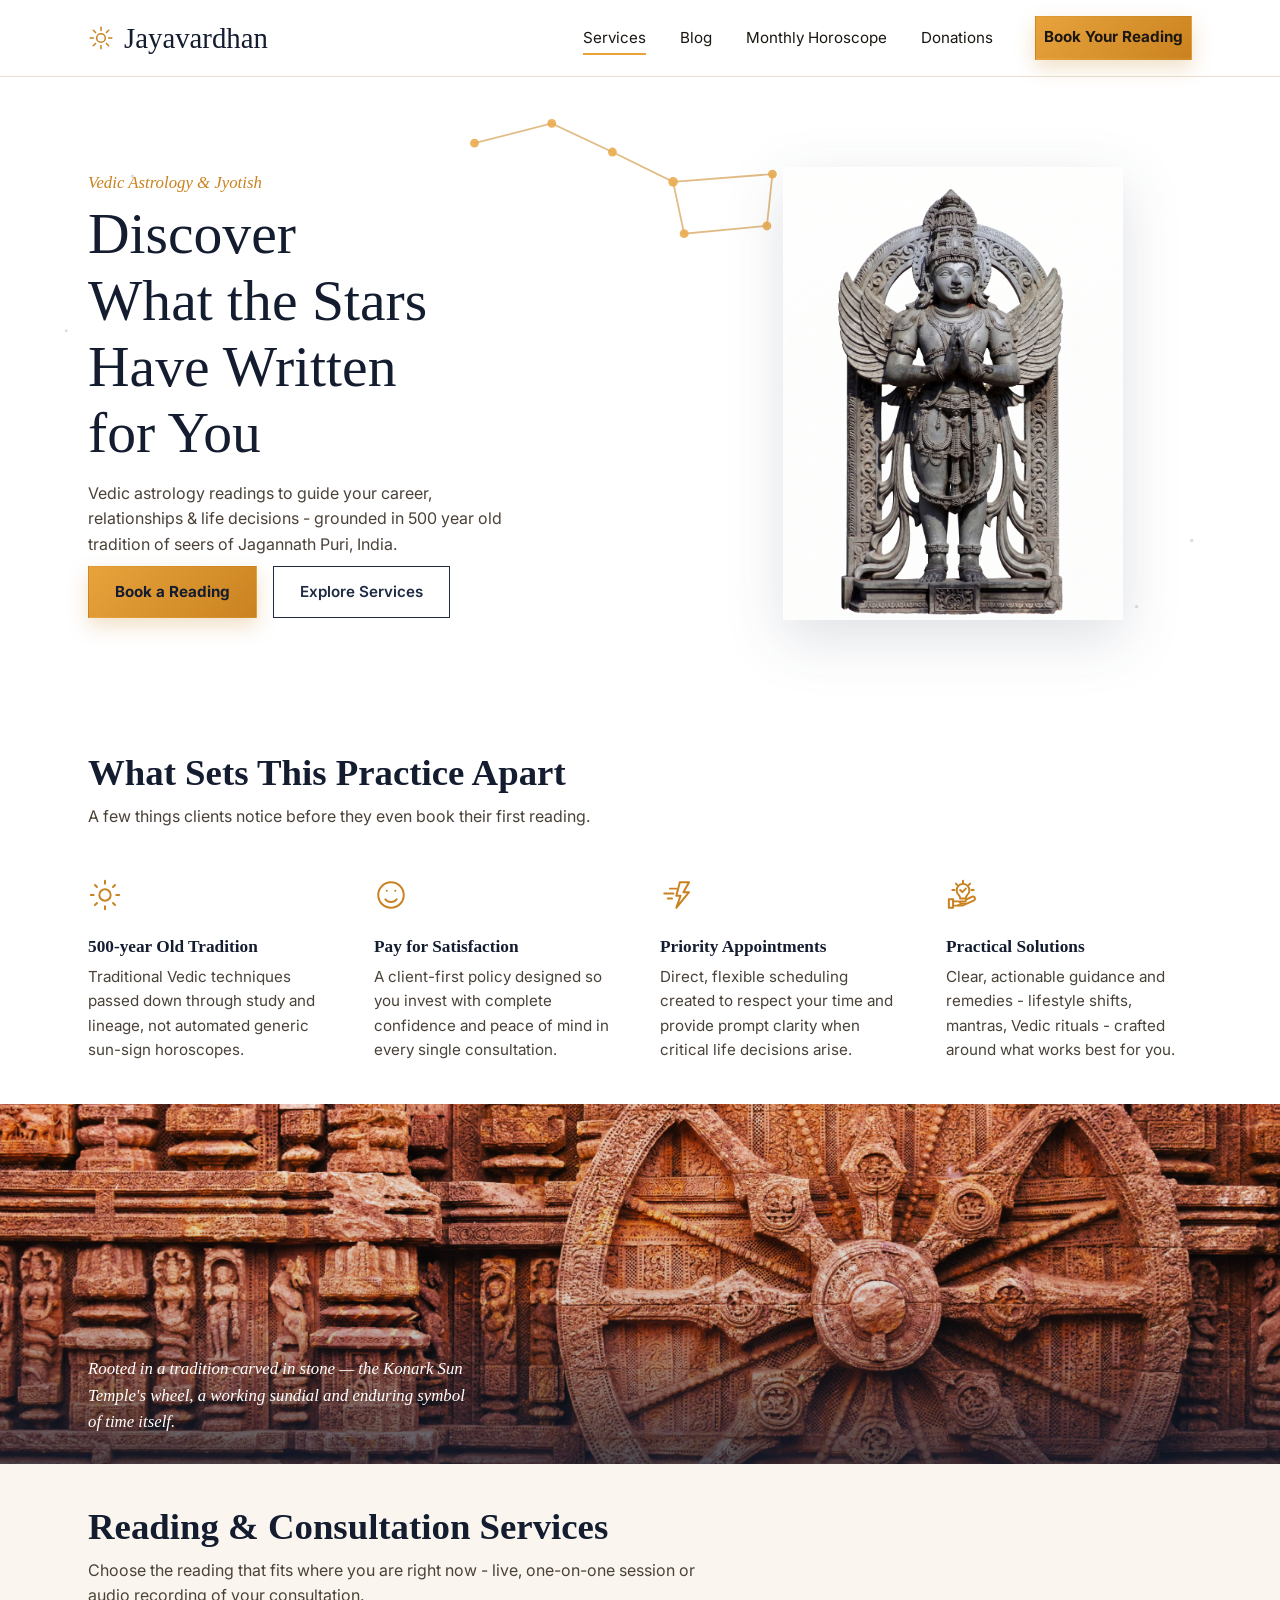
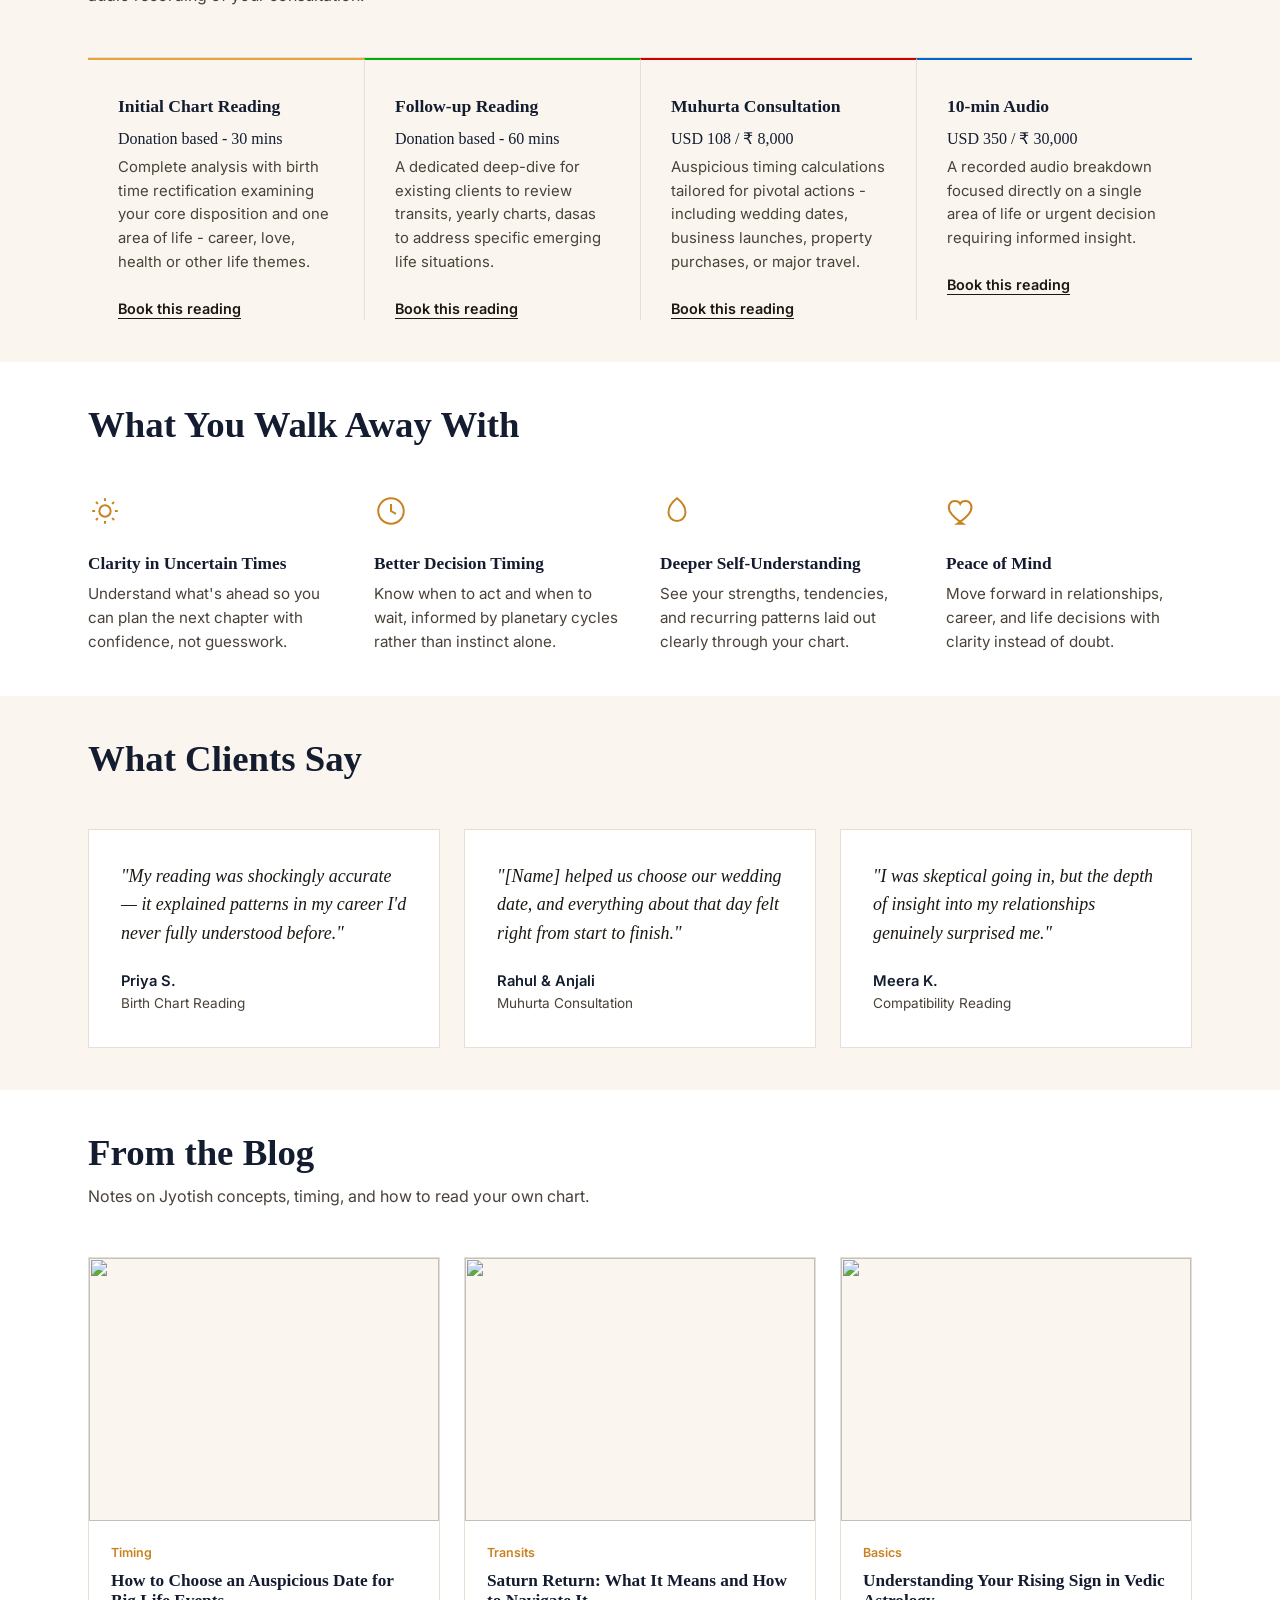
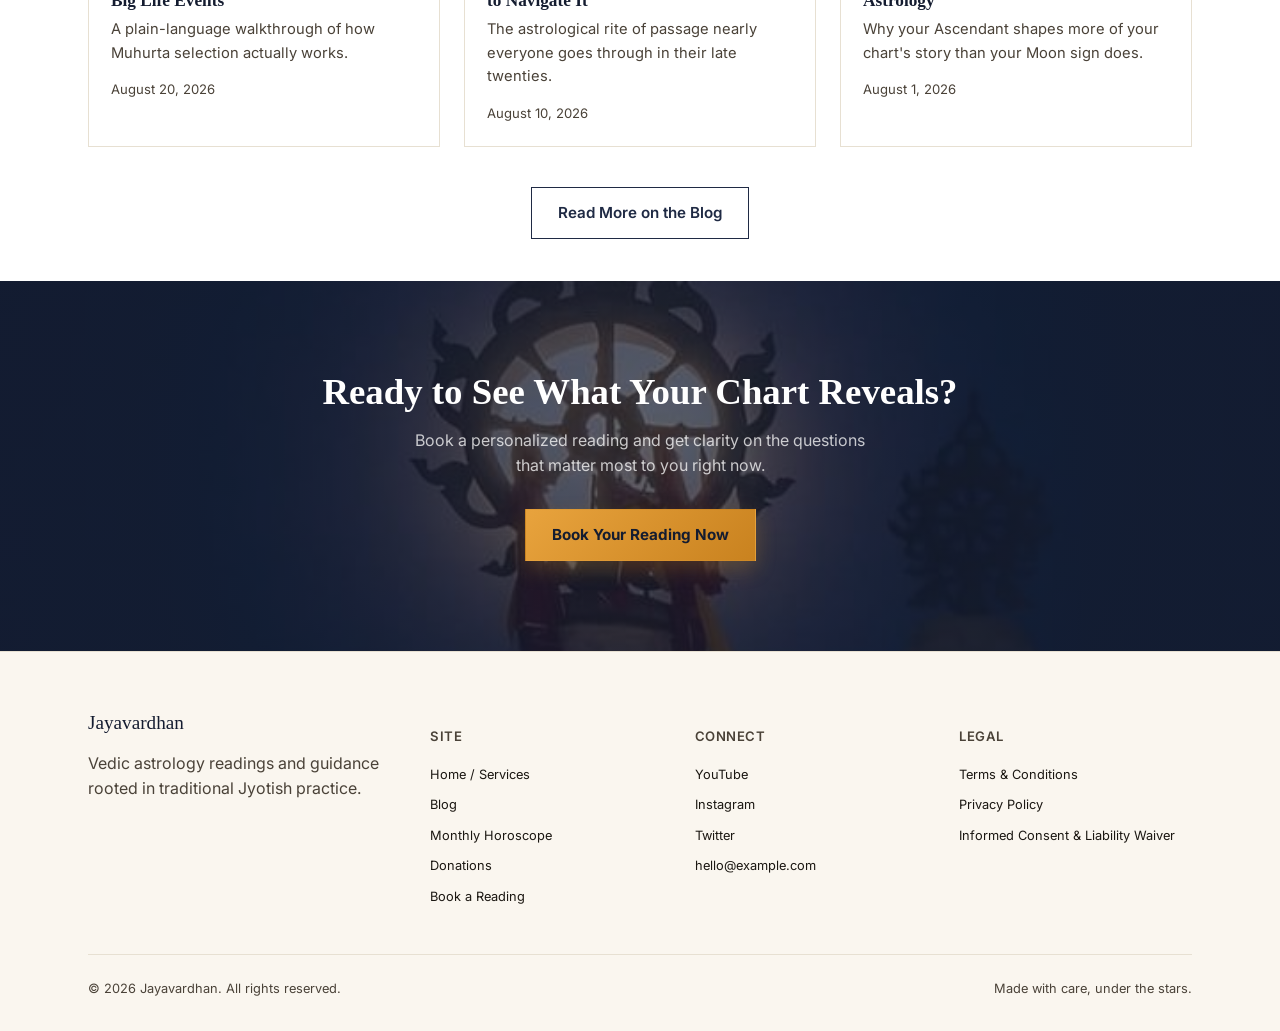
==== index.html @ 886ad03b "sep12-v1 ready" ====
<!DOCTYPE html>
<!--
  index.html — Home / Services
  ------------------------------------------------------------------
  The main landing page. Sections top to bottom: Hero → Features →
  a full-bleed photo break → Services (pricing) → Benefits →
  Testimonials → latest Blog posts → final Book-a-Reading CTA.

  The "Latest Blog Posts" grid (#home-blog-preview) is filled in
  dynamically by js/blog.js from data/posts.json — the 3 cards
  hard-coded in this file are just a fallback shown before that
  script runs (or if it can't run at all, e.g. JS disabled). See
  the comment right above that grid further down for details.
  ------------------------------------------------------------------
-->
<html lang="en">
<head>
<meta charset="UTF-8">
<meta name="viewport" content="width=device-width, initial-scale=1.0">
<title>Jayavardhan Vedic Astrology</title>
<meta name="description" content="Authentic Vedic astrology readings for career, relationships, and life decisions.">
<link rel="preconnect" href="https://fonts.googleapis.com">
<link rel="preconnect" href="https://fonts.gstatic.com" crossorigin>
<link href="https://fonts.googleapis.com/css2?family=Fraunces:ital,wght@0,400;0,500;0,600;1,500&family=Inter:wght@400;500;600;700&display=swap" rel="stylesheet">
<link rel="stylesheet" href="css/style.css">
</head>
<body>

<header class="site-header">
  <div class="wrap">
    <a href="index.html" class="brand">
      <svg viewBox="0 0 24 24" fill="none" xmlns="http://www.w3.org/2000/svg" aria-hidden="true">
        <circle cx="12" cy="12" r="4" stroke="currentColor" stroke-width="1.4"/>
        <path d="M12 2v3M12 19v3M2 12h3M19 12h3M4.9 4.9l2.1 2.1M17 17l2.1 2.1M19.1 4.9 17 7M7 17l-2.1 2.1" stroke="currentColor" stroke-width="1.4" stroke-linecap="round"/>
      </svg>
      Jayavardhan
    </a>
    <nav>
      <button class="nav-toggle" aria-label="Toggle menu" aria-expanded="false">&#9776;</button>
      <ul class="nav-links">
        <li><a href="index.html" aria-current="page">Services</a></li>
        <li><a href="blog.html">Blog</a></li>
        <li><a href="horoscope.html">Monthly Horoscope</a></li>
        <li><a href="donations.html">Donations</a></li>
        <!--<li><a href="book-reading.html">Book a Reading</a></li>-->
        <li class="nav-cta"><a href="book-reading.html" class="btn btn--primary" style="padding: 8px">Book Your Reading</a></li>
      </ul>
    </nav>
  </div>
</header>

<!-- ============ HERO ============ -->
<section class="hero">
  <!-- Big Dipper, centered across the top of the hero -->
  <svg class="hero-bg-lines" viewBox="0 0 1160 560" xmlns="http://www.w3.org/2000/svg" aria-hidden="true">
    <g stroke="#C9821F" stroke-width="1.6" stroke-linecap="round" opacity="0.6">
      <polyline points="430,60 500,42 555,68 610,95 700,88 695,135 620,142 610,95" fill="none"/>
    </g>
    <g fill="#E8A33D" opacity="0.9">
      <circle cx="430" cy="60" r="4"/>
      <circle cx="500" cy="42" r="4"/>
      <circle cx="555" cy="68" r="4"/>
      <circle cx="610" cy="95" r="4.4"/>
      <circle cx="700" cy="88" r="4"/>
      <circle cx="695" cy="135" r="4"/>
      <circle cx="620" cy="142" r="4"/>
    </g>
    <g fill="#1F2A44" opacity="0.18">
      <circle cx="120" cy="90" r="1.6"/>
      <circle cx="60" cy="230" r="1.4"/>
      <circle cx="150" cy="400" r="1.8"/>
      <circle cx="1080" cy="420" r="1.6"/>
      <circle cx="1030" cy="480" r="1.4"/>
    </g>
  </svg>

  <div class="wrap">
    <div class="hero-copy">
      <div class="hero-eyebrow">Vedic Astrology &amp; Jyotish</div>
      <h1>Discover What the Stars Have Written for You</h1>
      <p class="hero-sub">Vedic astrology readings to guide your career, relationships & life decisions - grounded in 500 year old tradition of seers of Jagannath Puri, India.</p>
      <div class="hero-actions">
        <a href="book-reading.html" class="btn btn--primary">Book a Reading</a>
        <a href="#services" class="btn btn--ghost">Explore Services</a>
      </div>
    </div>
    <div class="hero-art">
      <img src="images/garuda-hero.png" alt="Stone carving of Garuda in prayer, wings outspread" class="hero-art-img">
    </div>
  </div>
</section>

<!-- ============ FEATURES ============ -->
<!-- "What sets this practice apart" — 4 short differentiators, shown
     right after the hero so a first-time visitor gets a quick trust
     signal before hitting the pricing in the Services section below. -->
<section class="section">
  <div class="wrap">
    <div class="section-head">
      <h2>What Sets This Practice Apart</h2>
      <p>A few things clients notice before they even book their first reading.</p>
    </div>
    <div class="icon-grid">
      <div class="icon-item">
        <svg viewBox="0 0 24 24" fill="none" stroke="currentColor" stroke-width="1.4" stroke-linecap="round" stroke-linejoin="round">
          <circle cx="12" cy="12" r="4"/>
          <path d="M12 2v2M12 20v2M4.93 4.93l1.41 1.41M17.66 17.66l1.41 1.41M2 12h2M20 12h2M4.93 19.07l1.41-1.41M17.66 6.34l1.41-1.41"/>
        </svg>        
        <h3>500-year Old Tradition</h3>
        <p>Traditional Vedic techniques passed down through study and lineage, not automated generic sun-sign horoscopes.</p>
      </div>
      <div class="icon-item">
      <svg viewBox="0 0 24 24" fill="none" stroke="currentColor" stroke-width="1.4" stroke-linecap="round" stroke-linejoin="round">
        <circle cx="12" cy="12" r="9"/>
        <path d="M8 15s1.5 2 4 2 4-2 4-2"/>
        <line x1="9" y1="9" x2="9.01" y2="9"/>
        <line x1="15" y1="9" x2="15.01" y2="9"/>
      </svg>
        <h3>Pay for Satisfaction</h3>
        <p>A client-first policy designed so you invest with complete confidence and peace of mind in every single consultation.</p>
      </div>
      <div class="icon-item">
        <svg viewBox="0 0 24 24" fill="none" stroke="currentColor" stroke-width="1.4" stroke-linecap="round" stroke-linejoin="round">
          <!-- Lightning Bolt -->
          <path d="M14 3h6.5l-4 7h4L11.5 21l3-8.5h-3L14 3z" />
          
          <!-- Speed / Motion Lines -->
          <path d="M7 7.5h4.5" />
          <path d="M3 11h6.5" />
          <path d="M5.5 14.5h3" />
        </svg>
        <h3>Priority Appointments</h3>
        <p>Direct, flexible scheduling created to respect your time and provide prompt clarity when critical life decisions arise.</p>
      </div>
      <div class="icon-item">
        <svg viewBox="0 0 24 24" fill="none" stroke="currentColor" stroke-width="1.4" stroke-linecap="round" stroke-linejoin="round">
          <!-- Radiating Rays -->
          <path d="M12 2v1.5" />
          <path d="M7 4l1 1" />
          <path d="M17 4l-1 1" />
          <path d="M4.5 8.5H6" />
          <path d="M19.5 8.5H18" />

          <!-- Light Bulb & Checkmark -->
          <path d="M9 12a4.5 4.5 0 1 1 6 0c-.8.8-1 1.5-1 2.5h-4c0-1-.2-1.7-1-2.5z" />
          <path d="M10 16.5h4" />
          <path d="M10.5 18h3" />
          <path d="M10 8.5l1.5 1.5 2.5-2.5" />

          <!-- Hand Base -->
          <path d="M2 15v6h3v-6H2z" />
          <path d="M5 16.5h3.5c1 0 1.8.8 1.8 1.8v.2c0 .5-.4.8-.9.8H8.5" />
          <path d="M5 19.5h6.5l8-3.5c.8-.4 1.2-1.3.8-2.1-.3-.7-1.1-1-1.8-.7L14 15.5" />
        </svg>
        <h3>Practical Solutions</h3>
        <p>Clear, actionable guidance and remedies - lifestyle shifts, mantras, Vedic rituals - crafted around what works best for you.</p>
      </div>
    </div>
  </div>
</section>

<!-- ============ VISUAL BREAK ============ -->
<section class="stone-break">
  <img src="images/konark-wheel.jpg" alt="Carved stone wheel from the Konark Sun Temple" loading="lazy">
  <div class="stone-break-caption wrap">
    <p>Rooted in a tradition carved in stone — the Konark Sun Temple's wheel, a working sundial and enduring symbol of time itself.</p>
  </div>
</section>

<!-- ============ SERVICES ============ -->
<section class="section section--tint" id="services">
  <div class="wrap">
    <div class="section-head">
      <h2>Reading &amp; Consultation Services</h2>
      <p>Choose the reading that fits where you are right now - live, one-on-one session or audio recording of your consultation.</p>
    </div>
    <div class="service-grid">

      <div class="service-card" style="border-top: 2px solid var(--marigold)">
        <h3>Initial Chart Reading</h3>
        <div class="service-price">Donation based - 30 mins</div>
        <p>Complete analysis with birth time rectification examining your core disposition and one area of life - career, love, health or other life themes.</p>
        <a href="book-reading.html" class="service-link">Book this reading</a>
      </div>

      <div class="service-card" style="border-top: 2px solid var(--green)">
        <h3>Follow-up Reading</h3>
        <div class="service-price">Donation based - 60 mins</div>
        <p>A dedicated deep-dive for existing clients to review transits, yearly charts, dasas to address specific emerging life situations.</p>
        <a href="book-reading.html" class="service-link">Book this reading</a>
      </div>

      <div class="service-card" style="border-top: 2px solid var(--red)">
        <h3>Muhurta Consultation</h3>
        <div class="service-price">USD 108 / &#8377; 8,000</div>
        <p>Auspicious timing calculations tailored for pivotal actions - including wedding dates, business launches, property purchases, or major travel.</p>
        <a href="book-reading.html" class="service-link">Book this reading</a>
      </div>

      <div class="service-card" style="border-top: 2px solid var(--blue)">
        <h3>10-min Audio</h3>
        <div class="service-price">USD 350 / &#8377; 30,000</div>
        <p>A recorded audio breakdown focused directly on a single area of life or urgent decision requiring informed insight.</p>
        <a href="book-reading.html" class="service-link">Book this reading</a>
      </div>

    </div>
  </div>
</section>

<!-- ============ BENEFITS ============ -->
<section class="section">
  <div class="wrap">
    <div class="section-head">
      <h2>What You Walk Away With</h2>
    </div>
    <div class="icon-grid">
      <div class="icon-item">
        <svg viewBox="0 0 24 24" fill="none" stroke="currentColor" stroke-width="1.4"><path d="M12 3v2M12 19v2M3 12h2M19 12h2M5.6 5.6l1.4 1.4M17 17l1.4 1.4M18.4 5.6 17 7M7 17l-1.4 1.4"/><circle cx="12" cy="12" r="4"/></svg>
        <h3>Clarity in Uncertain Times</h3>
        <p>Understand what's ahead so you can plan the next chapter with confidence, not guesswork.</p>
      </div>
      <div class="icon-item">
        <svg viewBox="0 0 24 24" fill="none" stroke="currentColor" stroke-width="1.4"><circle cx="12" cy="12" r="9"/><path d="M12 7v5l3.5 2"/></svg>
        <h3>Better Decision Timing</h3>
        <p>Know when to act and when to wait, informed by planetary cycles rather than instinct alone.</p>
      </div>
      <div class="icon-item">
        <svg viewBox="0 0 24 24" fill="none" stroke="currentColor" stroke-width="1.4"><path d="M12 3c-4 3-6 6-6 10a6 6 0 0012 0c0-4-2-7-6-10z"/></svg>
        <h3>Deeper Self-Understanding</h3>
        <p>See your strengths, tendencies, and recurring patterns laid out clearly through your chart.</p>
      </div>
      <div class="icon-item">
        <svg viewBox="0 0 24 24" fill="none" stroke="currentColor" stroke-width="1.4"><path d="M12 21s-7-4.6-9.5-9C1 8.2 3 5 6.3 5c2 0 3.3 1.2 3.7 2 .4-.8 1.7-2 3.7-2C17 5 19 8.2 17.5 12c-2.5 4.4-9.5 9-9.5 9z"/></svg>
        <h3>Peace of Mind</h3>
        <p>Move forward in relationships, career, and life decisions with clarity instead of doubt.</p>
      </div>
    </div>
  </div>
</section>

<!-- ============ TESTIMONIALS ============ -->
<section class="section section--tint">
  <div class="wrap">
    <div class="section-head">
      <h2>What Clients Say</h2>
    </div>
    <div class="testi-grid">
      <div class="testi-card">
        <p class="testi-quote">"My reading was shockingly accurate — it explained patterns in my career I'd never fully understood before."</p>
        <div class="testi-name">Priya S.</div>
        <div class="testi-role">Birth Chart Reading</div>
      </div>
      <div class="testi-card">
        <p class="testi-quote">"[Name] helped us choose our wedding date, and everything about that day felt right from start to finish."</p>
        <div class="testi-name">Rahul &amp; Anjali</div>
        <div class="testi-role">Muhurta Consultation</div>
      </div>
      <div class="testi-card">
        <p class="testi-quote">"I was skeptical going in, but the depth of insight into my relationships genuinely surprised me."</p>
        <div class="testi-name">Meera K.</div>
        <div class="testi-role">Compatibility Reading</div>
      </div>
    </div>
  </div>
</section>

<!-- ============ LATEST BLOG POSTS ============ -->
<section class="section">
  <div class="wrap">
    <div class="section-head">
      <h2>From the Blog</h2>
      <p>Notes on Jyotish concepts, timing, and how to read your own chart.</p>
    </div>
    <div class="blog-grid" id="home-blog-preview">
      <!-- Static fallback shown if JS is disabled; replaced by js/blog.js on load -->
      <a class="blog-card" href="blog/post.html?slug=rising-sign">
        <div class="blog-card-img"><img src="images/blog-rising-sign.jpg" alt="" loading="lazy"></div>
        <div class="blog-card-body">
          <div class="blog-card-tag">Basics</div>
          <h3>Understanding Your Rising Sign in Vedic Astrology</h3>
          <p>Why your Ascendant shapes more of your chart's story than your Moon sign does.</p>
          <div class="blog-card-date">August 1, 2026</div>
        </div>
      </a>
      <a class="blog-card" href="blog/post.html?slug=saturn-return">
        <div class="blog-card-img"><img src="images/blog-saturn-return.jpg" alt="" loading="lazy"></div>
        <div class="blog-card-body">
          <div class="blog-card-tag">Transits</div>
          <h3>Saturn Return: What It Means and How to Navigate It</h3>
          <p>The astrological rite of passage nearly everyone goes through in their late twenties.</p>
          <div class="blog-card-date">August 10, 2026</div>
        </div>
      </a>
      <a class="blog-card" href="blog/post.html?slug=muhurta-guide">
        <div class="blog-card-img"><img src="images/blog-muhurta.jpg" alt="" loading="lazy"></div>
        <div class="blog-card-body">
          <div class="blog-card-tag">Timing</div>
          <h3>How to Choose an Auspicious Date for Big Life Events</h3>
          <p>A plain-language walkthrough of how Muhurta selection actually works.</p>
          <div class="blog-card-date">August 20, 2026</div>
        </div>
      </a>
    </div>
    <div class="section-foot-link">
      <a href="blog.html" class="btn btn--ghost">Read More on the Blog</a>
    </div>
  </div>
</section>

<!-- ============ FINAL CTA ============ -->
<section class="cta-band cta-band--photo">
  <img src="images/dharmachakra-moon.jpg" alt="" class="cta-band-bg" aria-hidden="true">
  <div class="wrap">
    <h2>Ready to See What Your Chart Reveals?</h2>
    <p>Book a personalized reading and get clarity on the questions that matter most to you right now.</p>
    <a href="book-reading.html" class="btn btn--primary">Book Your Reading Now</a>
  </div>
</section>

<footer class="site-footer">
  <div class="wrap">
    <div class="footer-grid">
      <div>
        <div class="footer-brand">Jayavardhan</div>
        <p>Vedic astrology readings and guidance rooted in traditional Jyotish practice.</p>
      </div>
      <div class="footer-col">
        <h4>Site</h4>
        <ul>
          <li><a href="index.html">Home / Services</a></li>
          <li><a href="blog.html">Blog</a></li>
          <li><a href="horoscope.html">Monthly Horoscope</a></li>
          <li><a href="donations.html">Donations</a></li>
          <li><a href="book-reading.html">Book a Reading</a></li>
        </ul>
      </div>
      <div class="footer-col">
        <h4>Connect</h4>
        <ul>
          <li><a href="#">YouTube</a></li>
          <li><a href="#">Instagram</a></li>
          <li><a href="#">Twitter</a></li>
          <li><a href="mailto:hello@example.com">hello@example.com</a></li>
        </ul>
      </div>
      <div class="footer-col">
        <h4>Legal</h4>
        <ul>
          <li><a href="terms.html">Terms &amp; Conditions</a></li>
          <li><a href="privacy.html">Privacy Policy</a></li>
          <li><a href="consent.html">Informed Consent &amp; Liability Waiver</a></li>
        </ul>
      </div>
    </div>
    <div class="footer-bottom">
      <span>&copy; <span id="year"></span> Jayavardhan. All rights reserved.</span>
      <span>Made with care, under the stars.</span>
    </div>
  </div>
</footer>

<script src="https://identity.netlify.com/v1/netlify-identity-widget.js"></script>
<script>
  // Required for the Decap CMS login flow (Netlify Identity + Git Gateway).
  // Catches the invite/confirmation link and redirects into /admin/.
  if (window.netlifyIdentity) {
    window.netlifyIdentity.on('init', function (user) {
      if (!user) {
        window.netlifyIdentity.on('login', function () {
          document.location.href = '/admin/';
        });
      }
    });
  }
</script>
<script src="js/nav.js"></script>
<script src="js/blog.js"></script>
<script>document.getElementById('year').textContent = new Date().getFullYear();</script>
</body>
</html>
---- css/style.css ----
/* ============================================================
   css/style.css
   ------------------------------------------------------------
   Single stylesheet for the whole site — every page links this
   one file, so a change here applies everywhere automatically.
   No build step / preprocessor: plain CSS with custom properties
   (the --variables below) standing in for Sass-style variables.

   How this file is organized (search for these ALL-CAPS section
   headers to jump around):
     Tokens          → colors, fonts, spacing shared everywhere
     Buttons         → .btn and its variants (primary/ghost etc.)
     Header / Nav    → sticky top nav + mobile hamburger menu
     Hero            → homepage hero banner only
     Services, Courses, Blog cards, Booking form, Monthly
     Horoscope, Footer → one section per matching part of the site
   ============================================================ */

/* ========================================================
   Tokens
   ------------------------------------------------------------
   Central palette + type tokens. Change a color here and it
   updates everywhere that references var(--name) below —
   never hard-code a hex value elsewhere in this file.
   ======================================================== */
:root {
  --ink: #1B1712;          /* primary body text color */
  --ink-soft: #4A4238;     /* secondary/muted text (descriptions, captions) */
  --indigo: #1F2A44;       /* mid-tone accent — links, ruling-planet-style text */
  --indigo-deep: #141C30;  /* darkest accent — headings, nav bg, CTA band bg */
  --marigold: #E8A33D;     /* primary brand accent — buttons, highlights */
  --marigold-deep: #C9821F;/* darker marigold — hover states, small accents */
  --sand: #FAF6EF;         /* warm off-white — alternating section backgrounds */
  --white: #FFFFFF;        /* page background */
  --line: #E7E0D2;
  --red:#D10000;
  --green:#02AD0A;
  --blue:#0365CE;         /* hairline borders/dividers throughout */

  --font-display: 'Merriweather', Georgia, serif;      /* headings */
  --font-body: 'Inter', -apple-system, BlinkMacSystemFont, sans-serif; /* body text */

  --maxw: 1160px;  /* max content width used by .wrap (see below) */
  --gap: 24px;     /* default grid/flex gap used in a few card grids */
}

* { box-sizing: border-box; }

html { scroll-behavior: smooth; } /* so in-page anchor jumps (e.g. horoscope "jump to nakshatra") animate instead of snapping */

body {
  margin: 0;
  font-family: var(--font-body);
  color: var(--ink);
  background: var(--white);
  line-height: 1.6;
  -webkit-font-smoothing: antialiased;
}

img { max-width: 100%; display: block; }

a { color: inherit; }

/* .wrap is the content-width container used inside every <section> —
   centers content and caps it at --maxw with side padding for mobile. */
.wrap {
  max-width: var(--maxw);
  margin: 0 auto;
  padding: 0 28px;
}

h1, h2, h3 {
  font-family: var(--font-display);
  font-weight: 600;
  line-height: 1.15;
  margin: 0 0 .25em;
  color: var(--indigo-deep);
}

h1 { font-size: clamp(2.4rem, 5vw, 3.6rem); font-weight: 500; }
h2 { font-size: clamp(1.7rem, 3vw, 2.3rem); }
h3 { font-size: 1.25rem; }

p { margin: 0 0 1em; color: var(--ink-soft); }

.section { padding: 42px 0; }
.section--tint { background: var(--sand); }

.section-head {
  max-width: 620px;
  margin-bottom: 48px;
}
.section-head p { margin-bottom: 0; }

/* ========================================================
   Buttons
   ======================================================== */
.btn {
  display: inline-flex;
  align-items: center;
  gap: 8px;
  font-family: var(--font-body);
  font-weight: 600;
  font-size: .95rem;
  padding: 13px 26px;
  border-radius: 0px;
  text-decoration: none;
  border: 1px solid transparent;
  cursor: pointer;
  transition: background-color .18s ease, color .18s ease, border-color .18s ease, transform .18s ease, box-shadow .18s ease;
}
.btn--primary {
  background: linear-gradient(135deg, var(--marigold) 0%, var(--marigold-deep) 100%);
  color: var(--indigo-deep);
  border-radius: 0px;
  font-weight: 700;
  box-shadow: 0 8px 20px rgba(201,130,31,.25);
}
/*.btn--primary::before {
  content: "\263E";
  font-size: 1.05em;
  line-height: 1;
}*/
.btn--primary:hover {
  background: linear-gradient(135deg, var(--marigold-deep) 0%, var(--marigold) 100%);
  transform: translateY(-2px);
  box-shadow: 0 12px 26px rgba(201,130,31,.35);
}

.btn--ghost {
  border-color: var(--indigo);
  color: var(--indigo);
  background: transparent;
}
.btn--ghost:hover { background: var(--indigo); color: var(--white); }

.btn--on-dark {
  border-color: rgba(255,255,255,.5);
  color: var(--white);
}
.btn--on-dark:hover { background: rgba(255,255,255,.12); }

.btn--small { padding: 9px 18px; font-size: .85rem; }
.btn--block { width: 100%; justify-content: center; }

/* ========================================================
   Header / Nav
   ======================================================== */
.site-header {
  position: sticky;
  top: 0;
  z-index: 50;
  background: rgba(255,255,255,.92);
  backdrop-filter: saturate(180%) blur(8px);
  border-bottom: 1px solid var(--line);
}
.site-header .wrap {
  display: flex;
  align-items: center;
  justify-content: space-between;
  height: 76px;
}
.brand {
  font-family: var(--font-display);
  font-size: 1.8rem;
  text-decoration: none;
  color: var(--indigo-deep);
  display: flex;
  align-items: center;
  gap: 10px;
}
.brand svg { width: 26px; height: 26px; color: var(--marigold-deep); }

.nav-links {
  display: flex;
  align-items: center;
  gap: 34px;
  list-style: none;
  margin: 0;
  padding: 0;
}
.nav-links a {
  text-decoration: none;
  font-size: .95rem;
  color: var(--ink);
  padding: 6px 0;
  border-bottom: 2px solid transparent;
}
.nav-links a:hover,
.nav-links a[aria-current="page"] { border-bottom-color: var(--marigold); }

.nav-cta { margin-left: 8px; }

.nav-toggle {
  display: none;
  background: none;
  border: none;
  font-size: 1.5rem;
  cursor: pointer;
  color: var(--indigo-deep);
}

@media (max-width: 820px) {
  .nav-toggle { display: block; }
  .nav-links {
    position: absolute;
    top: 76px;
    left: 0;
    right: 0;
    background: var(--white);
    flex-direction: column;
    align-items: flex-start;
    padding: 20px 28px 28px;
    gap: 18px;
    border-bottom: 1px solid var(--line);
    display: none;
  }
  .nav-links.is-open { display: flex; }
  .nav-cta { margin-left: 0; }
}

/* ========================================================
   Hero
   ======================================================== */
.hero {
  position: relative;
  background: var(--white);
  color: var(--ink);
  overflow: hidden;
}
.hero .wrap {
  position: relative;
  z-index: 2;
  display: grid;
  grid-template-columns: 1.1fr .9fr;
  align-items: center;
  gap: 40px;
  padding-top: 90px;
  padding-bottom: 90px;
  min-height: 560px;
}
.hero-eyebrow {
  color: var(--marigold-deep);
  font-family: var(--font-display);
  font-style: italic;
  font-size: 1.05rem;
  margin-bottom: 5px;
}
.hero h1 { color: var(--indigo-deep); max-width: 12ch; }
.hero-sub {
  color: var(--ink-soft);
  font-size: 1.0rem;
  max-width: 42ch;
  margin-bottom: 0.5rem;
}
.hero-actions { display: flex; gap: 16px; flex-wrap: wrap; }
.hero-art { position: relative; z-index: 1; }
.hero-art svg { width: 100%; height: auto; }
.hero-art-img {
  width: 100%;
  max-width: 340px;
  margin: 0 auto;
  filter: drop-shadow(0 18px 28px rgba(31,42,68,.14));
}

.hero-bg-lines {
  position: absolute;
  inset: 0;
  z-index: 0;
  opacity: .9;
}

@media (max-width: 820px) {
  .hero .wrap { grid-template-columns: 1fr; padding-top: 56px; padding-bottom: 56px; min-height: auto; }
  .hero-art { order: -1; max-width: 260px; margin: 0 auto 8px; }
}

/* ========================================================
   Features / Benefits (icon rows)
   ======================================================== */
.icon-grid {
  display: grid;
  grid-template-columns: repeat(4, 1fr);
  gap: 40px;
}
.icon-item svg { width: 34px; height: 34px; margin-bottom: 18px; color: var(--marigold-deep); }
.icon-item h3 { margin-bottom: 8px; font-size: 1.08rem; }
.icon-item p { font-size: .95rem; margin: 0; }

@media (max-width: 900px) {
  .icon-grid { grid-template-columns: repeat(2, 1fr); }
}
@media (max-width: 540px) {
  .icon-grid { grid-template-columns: 1fr; }
}

/* ========================================================
   Visual break (full-bleed stone carving band)
   ======================================================== */
.stone-break {
  position: relative;
  height: 360px;
  overflow: hidden;
}
.stone-break img {
  width: 100%;
  height: 100%;
  object-fit: cover;
}
.stone-break::after {
  content: "";
  position: absolute;
  inset: 0;
  background: linear-gradient(0deg, rgba(20,28,48,.75) 0%, rgba(20,28,48,.15) 45%, rgba(20,28,48,.05) 100%);
}
.stone-break-caption {
  position: absolute;
  left: 0; right: 0; bottom: 0;
  z-index: 2;
  padding-bottom: 28px;
}
.stone-break-caption p {
  color: var(--white);
  font-family: var(--font-display);
  font-style: italic;
  font-size: 1.05rem;
  max-width: 46ch;
  margin: 0;
}
@media (max-width: 700px) {
  .stone-break { height: 260px; }
}

/* ========================================================
   Services
   ======================================================== */
.service-grid {
  display: grid;
  grid-template-columns: repeat(4, 1fr);
  border-top: 1px solid var(--line);
}
.service-card {
  background: transparent;
  padding: 36px 30px 0;
  display: flex;
  flex-direction: column;
  border-left: 1px solid var(--line);
  position: relative;
}
.service-card:first-child { border-left: none; }
.service-card--featured {
  border-top: 2px solid var(--marigold);
  margin-top: -1px;
  padding-top: 34px;
}
.service-card h3 { margin-bottom: 10px; font-size: 1.1rem; }
.service-card p { font-size: .93rem; margin-bottom: 22px; }
.service-price {
  font-family: var(--font-display);
  font-size: 1.0rem;
  color: var(--indigo-deep);
  margin-bottom: 4px;
}
.service-price span {
  font-family: var(--font-body);
  font-size: .82rem;
  color: var(--ink-soft);
  font-weight: 400;
  margin-left: 2px;
}
.service-link {
  font-size: .9rem;
  font-weight: 600;
  color: var(--ink);
  text-decoration: underline;
  text-decoration-color: var(--ink);
  text-underline-offset: 4px;
  width: fit-content;
}
.service-link:hover { color: var(--marigold-deep); text-decoration-color: var(--marigold-deep); }

@media (max-width: 900px) {
  .service-grid { grid-template-columns: repeat(2, 1fr); border-top: none; }
  .service-card {
    border-left: none;
    border-top: 2px solid var(--line);
    padding-top: 30px;
  }
  .service-card--featured { border-top: 2px solid var(--marigold); }
}
@media (max-width: 560px) {
  .service-grid { grid-template-columns: 1fr; }
}

/* ========================================================
   Testimonials
   ======================================================== */
.testi-grid {
  display: grid;
  grid-template-columns: repeat(3, 1fr);
  gap: var(--gap);
}
.testi-card {
  border: 1px solid var(--line);
  padding: 32px;
  background: var(--white);
}
.testi-quote {
  font-family: var(--font-display);
  font-size: 1.12rem;
  font-style: italic;
  color: var(--ink);
  margin-bottom: 22px;
}
.testi-name { font-weight: 600; font-size: .92rem; color: var(--indigo-deep); }
.testi-role { font-size: .85rem; color: var(--ink-soft); }

@media (max-width: 900px) {
  .testi-grid { grid-template-columns: 1fr; }
}

/* ========================================================
   Blog cards (shared: home preview + blog index)
   ======================================================== */
.blog-grid {
  display: grid;
  grid-template-columns: repeat(3, 1fr);
  gap: var(--gap);
}
.blog-card {
  text-decoration: none;
  color: inherit;
  border: 1px solid var(--line);
  background: var(--white);
  display: flex;
  flex-direction: column;
}
.blog-card-img {
  aspect-ratio: 4/3;
  background: var(--sand);
  overflow: hidden;
}
.blog-card-img img { width: 100%; height: 100%; object-fit: cover; }
.blog-card-body { padding: 22px; }
.blog-card-tag {
  font-size: .78rem;
  color: var(--marigold-deep);
  font-weight: 600;
  margin-bottom: 8px;
}
.blog-card h3 { font-size: 1.08rem; margin-bottom: 8px; }
.blog-card p { font-size: .92rem; margin-bottom: 0; }
.blog-card-date { font-size: .82rem; color: var(--ink-soft); margin-top: 14px; }

@media (max-width: 900px) {
  .blog-grid { grid-template-columns: repeat(2, 1fr); }
}
@media (max-width: 600px) {
  .blog-grid { grid-template-columns: 1fr; }
}

.section-foot-link {
  margin-top: 40px;
  text-align: center;
}

/* ========================================================
   Final CTA band
   ======================================================== */
.cta-band {
  background: var(--indigo-deep);
  color: var(--white);
  text-align: center;
  padding: 90px 0;
  position: relative;
  overflow: hidden;
}
.cta-band h2 { color: var(--white); margin-bottom: 14px; position: relative; z-index: 2; }
.cta-band p {
  color: rgba(255,255,255,.75);
  max-width: 46ch;
  margin: 0 auto 30px;
  position: relative;
  z-index: 2;
}
.cta-band .btn { position: relative; z-index: 2; }
.cta-band--photo .cta-band-bg {
  position: absolute;
  inset: 0;
  width: 100%;
  height: 100%;
  object-fit: cover;
  z-index: 0;
  opacity: .55;
}
.cta-band--photo::before {
  content: "";
  position: absolute;
  inset: 0;
  background: radial-gradient(circle at 50% 40%, rgba(20,28,48,.35) 0%, rgba(20,28,48,.88) 75%);
  z-index: 1;
}

/* ========================================================
   Footer
   ======================================================== */
.site-footer {
  background: var(--sand);
  border-top: 1px solid var(--line);
  padding: 56px 0 32px;
}
.footer-grid {
  display: grid;
  grid-template-columns: 1.2fr .9fr .9fr .9fr;
  gap: 32px;
  margin-bottom: 40px;
}
.footer-brand { font-family: var(--font-display); font-size: 1.2rem; margin-bottom: 12px; color: var(--indigo-deep); }
.footer-col h4 {
  font-size: .82rem;
  text-transform: uppercase;
  letter-spacing: .04em;
  color: var(--ink-soft);
  margin-bottom: 14px;
  font-weight: 600;
}
.footer-col ul { list-style: none; margin: 0; padding: 0; }
.footer-col li { margin-bottom: 5px; }
.footer-col a { text-decoration: none; font-size: .8rem; }
.footer-col a:hover { color: var(--marigold-deep); }
.footer-bottom {
  border-top: 1px solid var(--line);
  padding-top: 24px;
  font-size: .8rem;
  color: var(--ink-soft);
  display: flex;
  justify-content: space-between;
  flex-wrap: wrap;
  gap: 10px;
}

@media (max-width: 700px) {
  .footer-grid { grid-template-columns: 1fr 1fr; }
  .footer-grid > :first-child { grid-column: 1 / -1; }
}
@media (max-width: 480px) {
  .footer-grid { grid-template-columns: 1fr; }
}

/* ========================================================
   Page header (for interior pages)
   ======================================================== */
.page-header {
  background: var(--indigo-deep);
  color: var(--white);
  padding: 64px 0 56px;
}
.page-header h1 { color: var(--white); margin-bottom: 10px; }
.page-header p { color: rgba(255,255,255,.75); max-width: 50ch; margin: 0; }

/* ========================================================
   Blog index / search
   ======================================================== */
.blog-search {
  display: flex;
  gap: 12px;
  margin-bottom: 44px;
  max-width: 480px;
}
.blog-search input {
  flex: 1;
  padding: 13px 16px;
  border: 1px solid var(--line);
  font-family: var(--font-body);
  font-size: .95rem;
  border-radius: 3px;
  background: var(--white);
  color: var(--ink);
}
.blog-search input:focus {
  outline: 2px solid var(--marigold);
  outline-offset: 1px;
}
.blog-empty {
  padding: 40px 0;
  color: var(--ink-soft);
  display: none;
}
.blog-tags {
  display: flex;
  gap: 10px;
  flex-wrap: wrap;
  margin-bottom: 32px;
}
.blog-tag-btn {
  border: 1px solid var(--line);
  background: var(--white);
  padding: 7px 15px;
  font-size: .85rem;
  border-radius: 20px;
  cursor: pointer;
  color: var(--ink-soft);
}
.blog-tag-btn.is-active {
  background: var(--indigo);
  border-color: var(--indigo);
  color: var(--white);
}

/* ========================================================
   Monthly Horoscope
   ======================================================== */
.nak-jump-title { font-size: 1.4rem; margin-bottom: 8px; }
.nak-jump-sub { font-size: .93rem; margin-bottom: 26px; max-width: 640px; }
.nak-jump-grid {
  display: flex;
  flex-wrap: wrap;
  gap: 10px;
  margin-bottom: 8px;
}
.nak-jump-btn {
  display: inline-flex;
  align-items: center;
  border: 1px solid var(--line);
  background: var(--white);
  color: var(--ink);
  text-decoration: none;
  font-size: .84rem;
  font-weight: 500;
  padding: 8px 14px;
  border-radius: 20px;
  transition: background-color .15s ease, border-color .15s ease, color .15s ease;
}
.nak-jump-btn:hover {
  background: var(--indigo);
  border-color: var(--indigo);
  color: var(--white);
}

.nak-updated {
  font-size: .92rem;
  color: var(--ink-soft);
  background: var(--sand);
  border: 1px solid var(--line);
  padding: 14px 18px;
  margin-bottom: 40px;
  max-width: 760px;
}
.nak-list {
  border-top: 1px solid var(--line);
  max-width: 820px;
}
/* Each nakshatra "card": a header row (name + ruling-planet chip), then a
   prominent date-range line (this is the info someone scanning the page
   cares about most — when does this nakshatra's window fall this month),
   then the short prediction paragraph. */
.nak-row {
  padding: 22px 0;
  border-bottom: 1px solid var(--line);
  /* Offsets the anchor-jump target so the sticky header doesn't cover the
     top of the card when a "Find Your Nakshatra" button scrolls here. */
  scroll-margin-top: 96px;
}
.nak-row-head {
  display: flex;
  align-items: baseline;
  justify-content: space-between;
  gap: 16px;
  flex-wrap: wrap;
  margin-bottom: 6px;
}
.nak-row-head h3 {
  font-size: 1.05rem;
  margin: 0;
  display: flex;
  align-items: center;
  gap: 10px;
}
/* Small pill showing the nakshatra's ruling planet (e.g. "KETU"). */
.nak-ruler {
  font-family: var(--font-body);
  font-size: .72rem;
  font-weight: 600;
  text-transform: uppercase;
  letter-spacing: .04em;
  color: var(--marigold-deep);
  background: var(--sand);
  border: 1px solid var(--line);
  padding: 3px 9px;
  border-radius: 20px;
}
/* Date range — deliberately the most visually prominent line in each card
   (bold serif, marigold accent) since it's the detail most people scan
   the page for: "when is my nakshatra's window this month?" */
.nak-dates {
  font-family: var(--font-display);
  font-size: 1.05rem;
  font-weight: 600;
  color: var(--marigold-deep);
  margin-bottom: 10px;
}
.nak-row p { font-size: .95rem; margin: 0; }

/* ========================================================
   Courses
   ======================================================== */
.course-grid {
  display: grid;
  grid-template-columns: repeat(2, 1fr);
  gap: var(--gap);
}
.course-card {
  border: 1px solid var(--line);
  padding: 32px;
}
.course-level {
  font-size: .78rem;
  font-weight: 600;
  color: var(--marigold-deep);
  margin-bottom: 10px;
}
.course-card h3 { margin-bottom: 10px; }
.course-meta {
  display: flex;
  gap: 18px;
  font-size: .85rem;
  color: var(--ink-soft);
  margin: 16px 0 20px;
}
@media (max-width: 700px) {
  .course-grid { grid-template-columns: 1fr; }
}

/* ========================================================
   Booking form
   ======================================================== */
.booking-layout {
  display: grid;
  grid-template-columns: 1fr 300px;
  gap: 64px;
  align-items: start;
}
.form-wrap { max-width: 640px; }

.booking-sidebar {
  position: sticky;
  top: 100px;
}
.booking-sidebar h3 {
  font-size: 1.15rem;
  margin-bottom: 18px;
}
.booking-service-list {
  list-style: none;
  margin: 0 0 18px;
  padding: 0;
  border-top: 1px solid var(--line);
}
.booking-service-list li {
  display: flex;
  align-items: baseline;
  justify-content: space-between;
  gap: 12px;
  padding: 14px 0;
  border-bottom: 1px solid var(--line);
}
.booking-service-name {
  font-size: .95rem;
  font-weight: 600;
  color: var(--indigo);
}
.booking-service-price {
  font-family: var(--font-display);
  font-size: 1rem;
  color: var(--indigo-deep);
  white-space: nowrap;
}
.booking-sidebar-note {
  font-size: .85rem;
  color: var(--ink-soft);
  margin: 0;
}
.booking-sidebar-note a {
  color: var(--ink);
  text-decoration: underline;
  text-underline-offset: 3px;
}
.booking-sidebar-note a:hover { color: var(--marigold-deep); }

@media (max-width: 900px) {
  .booking-layout { grid-template-columns: 1fr; gap: 48px; }
  .booking-sidebar { position: static; }
}
.form-row { margin-bottom: 20px; }
.form-row label {
  display: block;
  font-size: .88rem;
  font-weight: 600;
  margin-bottom: 8px;
  color: var(--indigo-deep);
}
.form-row input,
.form-row select,
.form-row textarea {
  width: 100%;
  padding: 12px 14px;
  border: 1px solid var(--line);
  font-family: var(--font-body);
  font-size: .95rem;
  border-radius: 3px;
  background: var(--white);
  color: var(--ink);
}
.form-row input:focus,
.form-row select:focus,
.form-row textarea:focus {
  outline: 2px solid var(--marigold);
  outline-offset: 1px;
}
.form-two { display: grid; grid-template-columns: 1fr 1fr; gap: 20px; }
@media (max-width: 600px) { .form-two { grid-template-columns: 1fr; } }

.form-note { font-size: .85rem; color: var(--ink-soft); margin-top: 14px; }
.form-success {
  display: none;
  border: 1px solid var(--marigold);
  background: var(--sand);
  padding: 20px;
  margin-bottom: 24px;
  font-size: .95rem;
}

/* ========================================================
   Accessibility
   ======================================================== */
a:focus-visible, button:focus-visible, input:focus-visible, textarea:focus-visible {
  outline: 2px solid var(--marigold-deep);
  outline-offset: 2px;
}

@media (prefers-reduced-motion: reduce) {
  html { scroll-behavior: auto; }
  * { transition: none !important; }
}
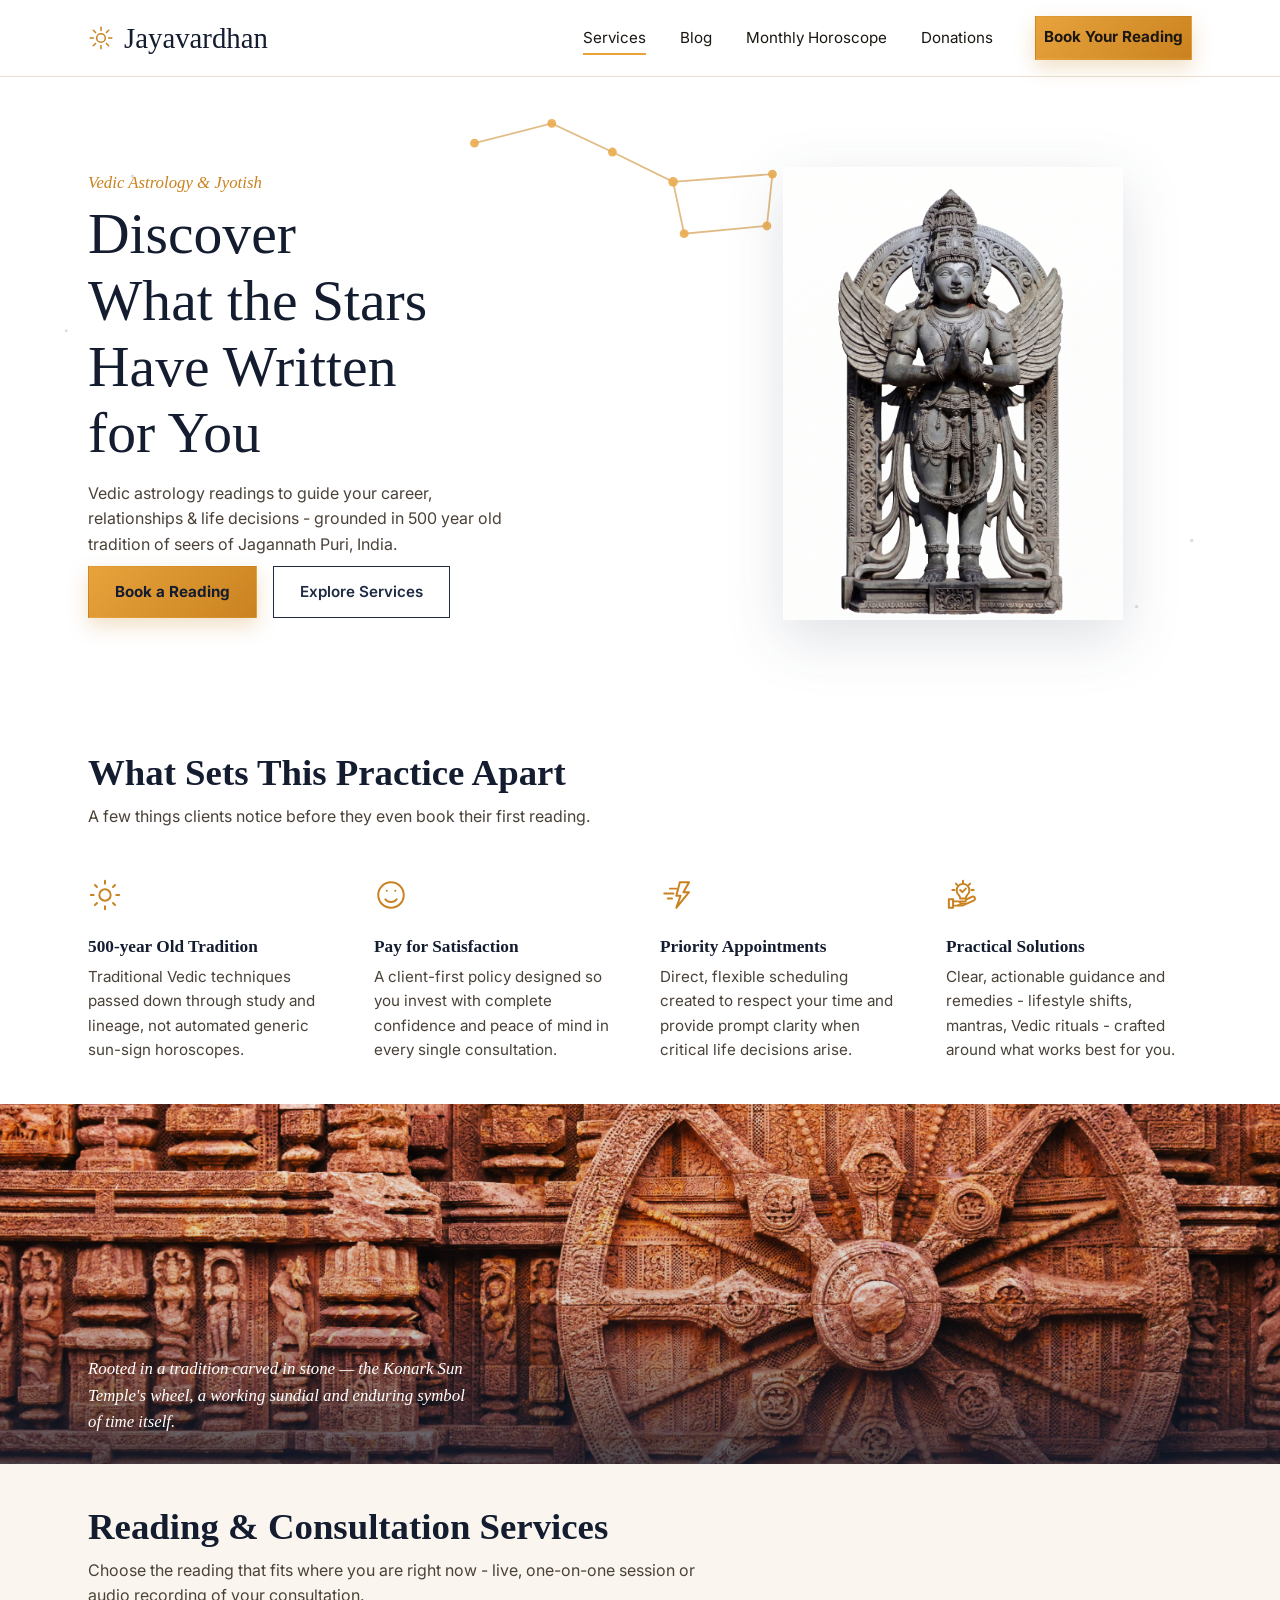
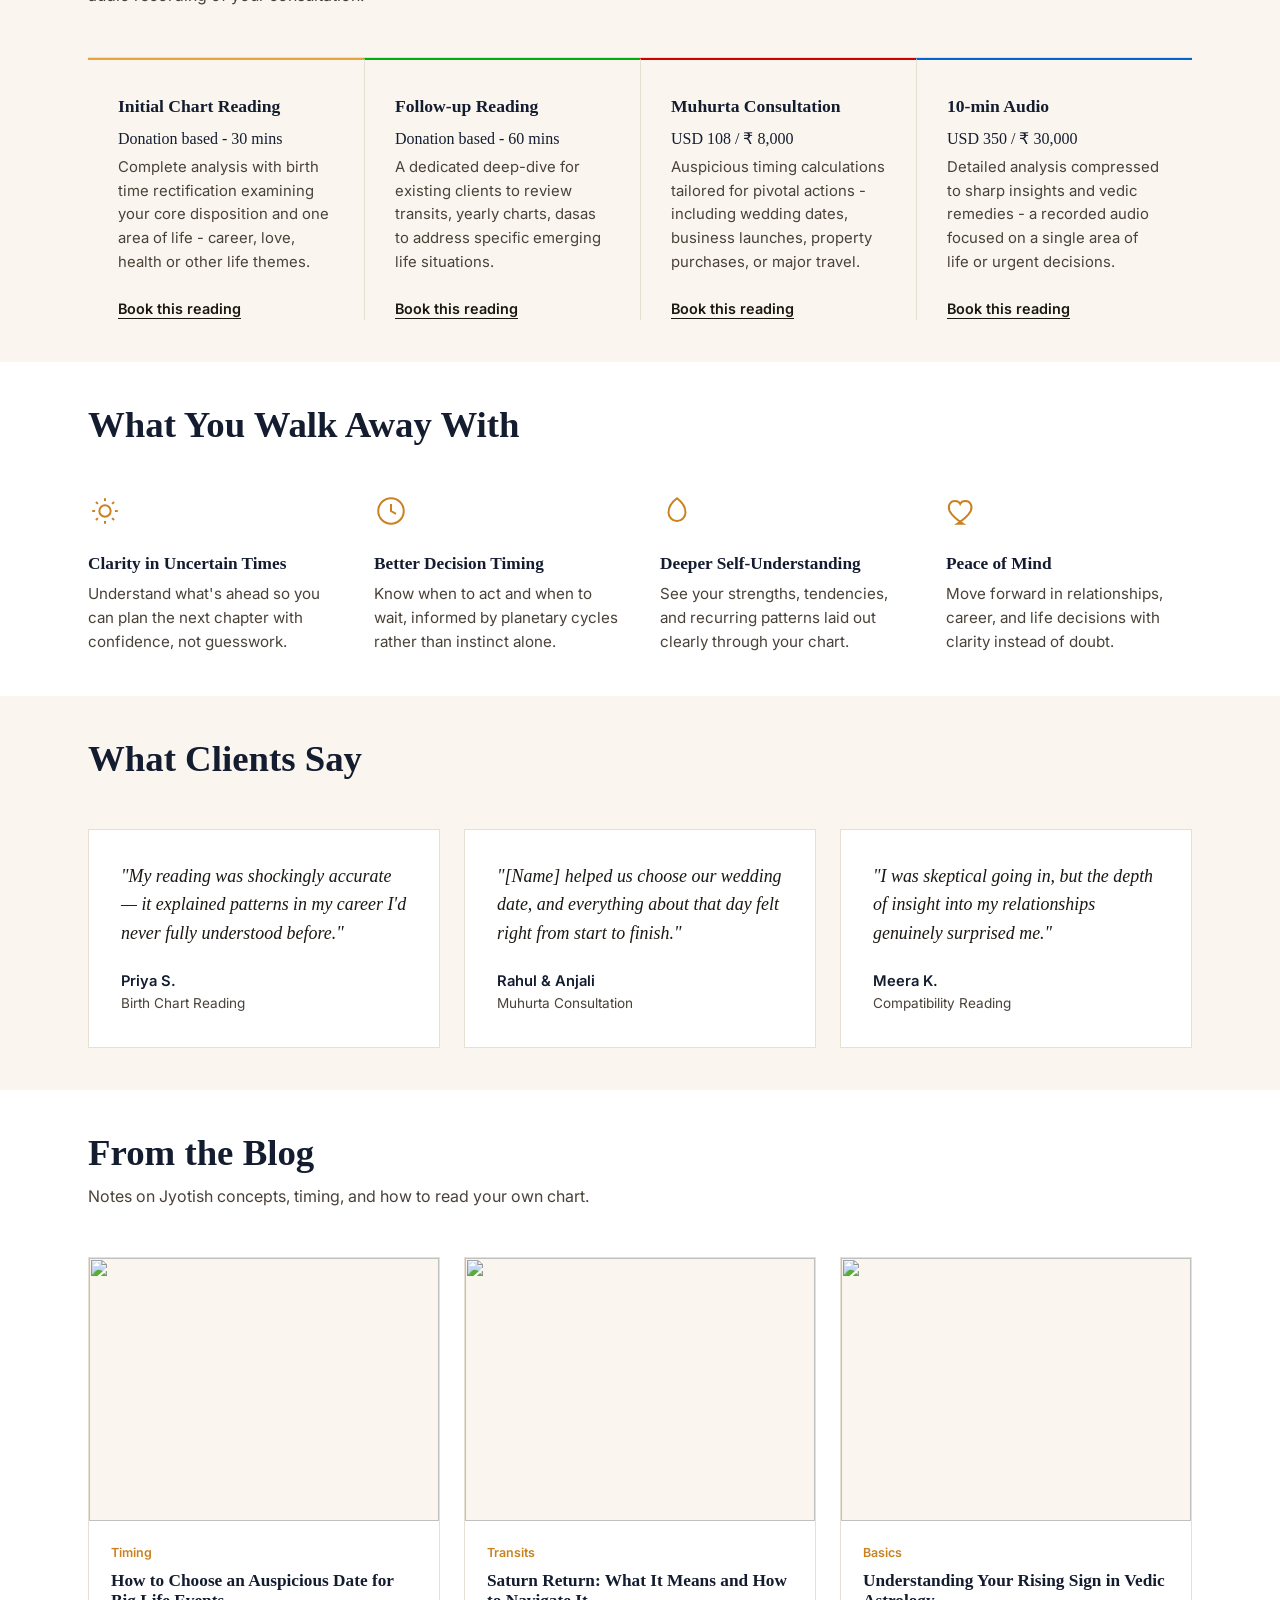
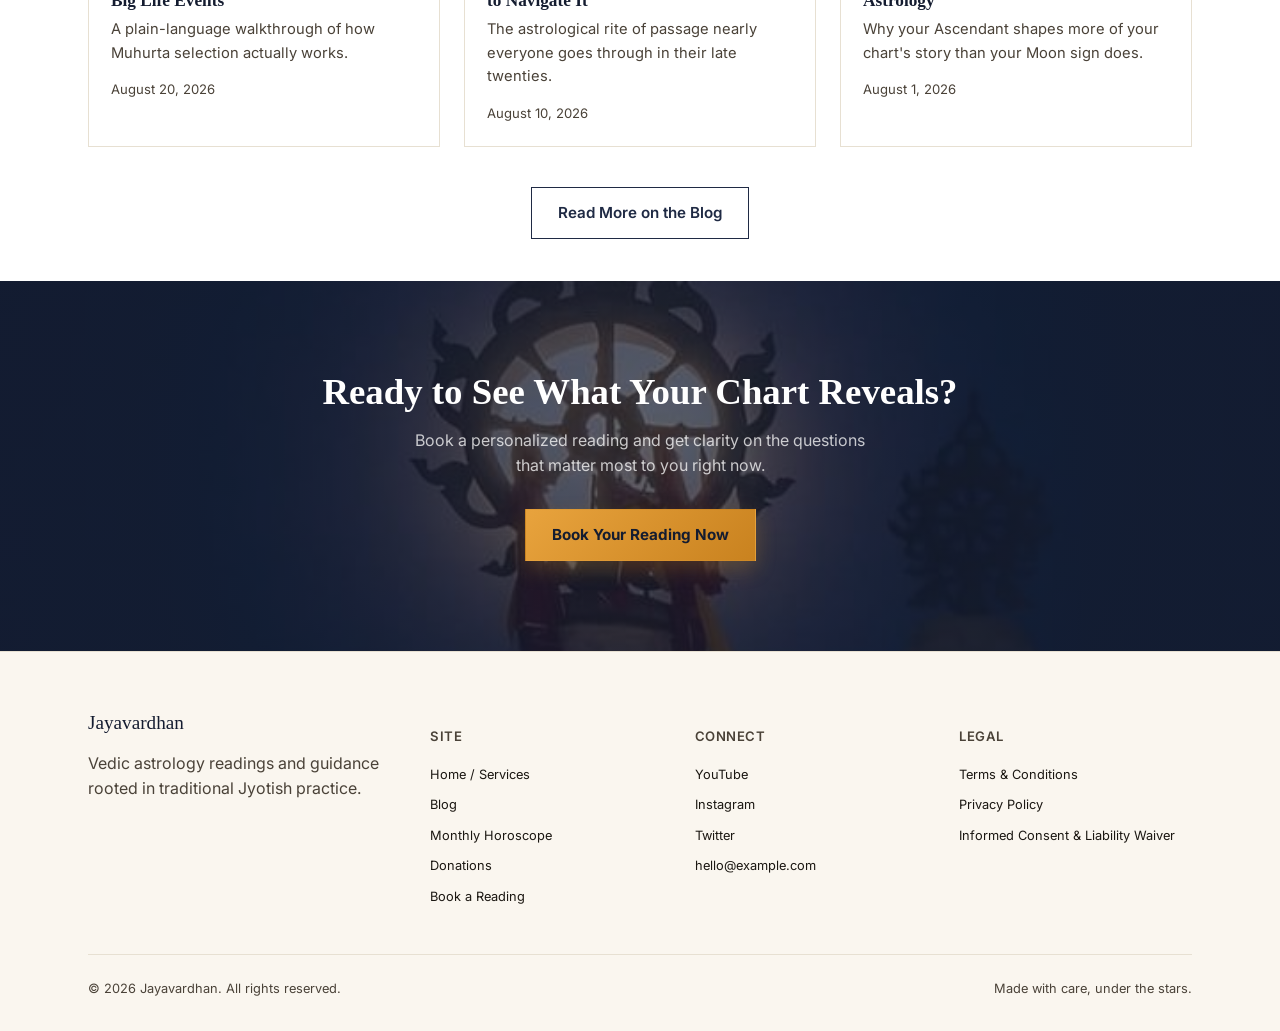
==== commit cb977388: "updating reading page except form" ====
--- a/index.html
+++ b/index.html
@@ -200,7 +200,7 @@
       <div class="service-card" style="border-top: 2px solid var(--blue)">
         <h3>10-min Audio</h3>
         <div class="service-price">USD 350 / &#8377; 30,000</div>
-        <p>A recorded audio breakdown focused directly on a single area of life or urgent decision requiring informed insight.</p>
+        <p>Detailed analysis compressed to sharp insights and vedic remedies - a recorded audio focused on a single area of life or urgent decisions.</p>
         <a href="book-reading.html" class="service-link">Book this reading</a>
       </div>
 
--- a/css/style.css
+++ b/css/style.css
@@ -771,9 +771,10 @@
 }
 .booking-service-price {
   font-family: var(--font-display);
-  font-size: 1rem;
+  font-size: 0.9rem;
   color: var(--indigo-deep);
-  white-space: nowrap;
+  text-align: right;
+  
 }
 .booking-sidebar-note {
   font-size: .85rem;
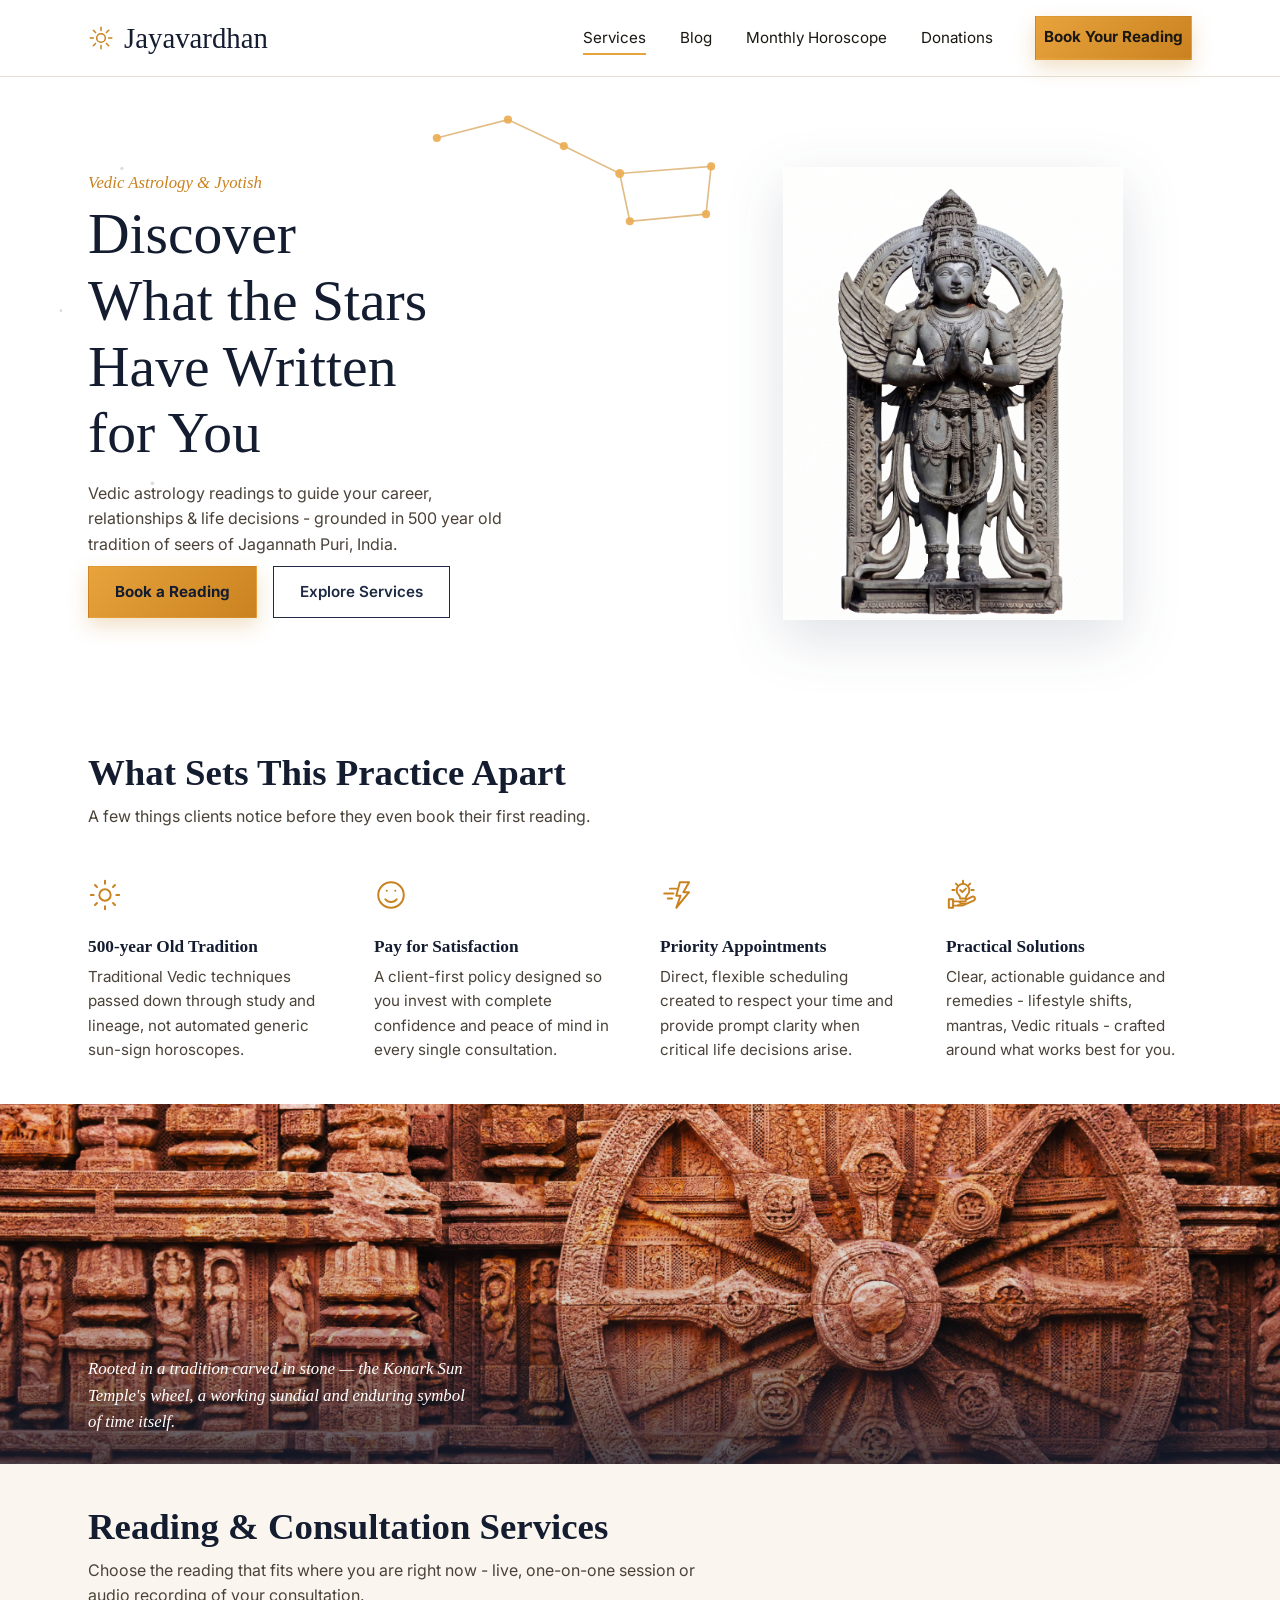
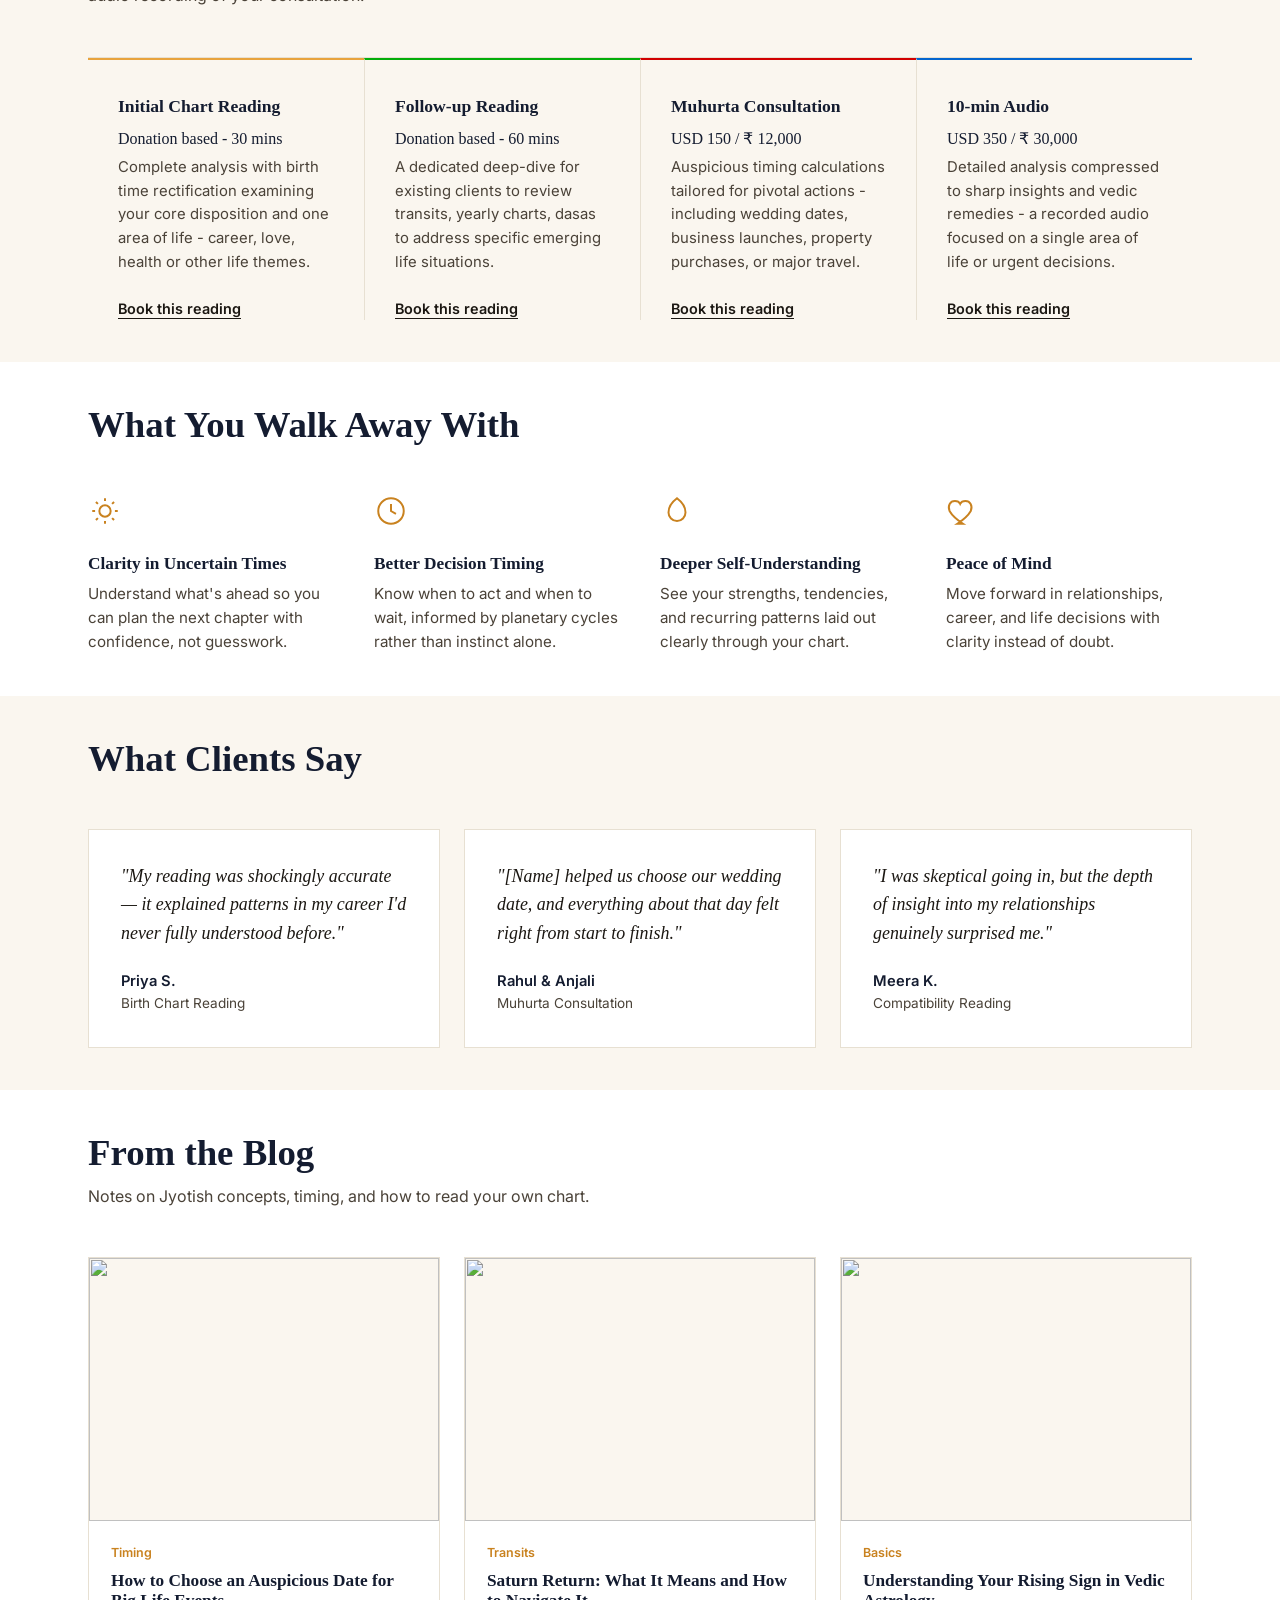
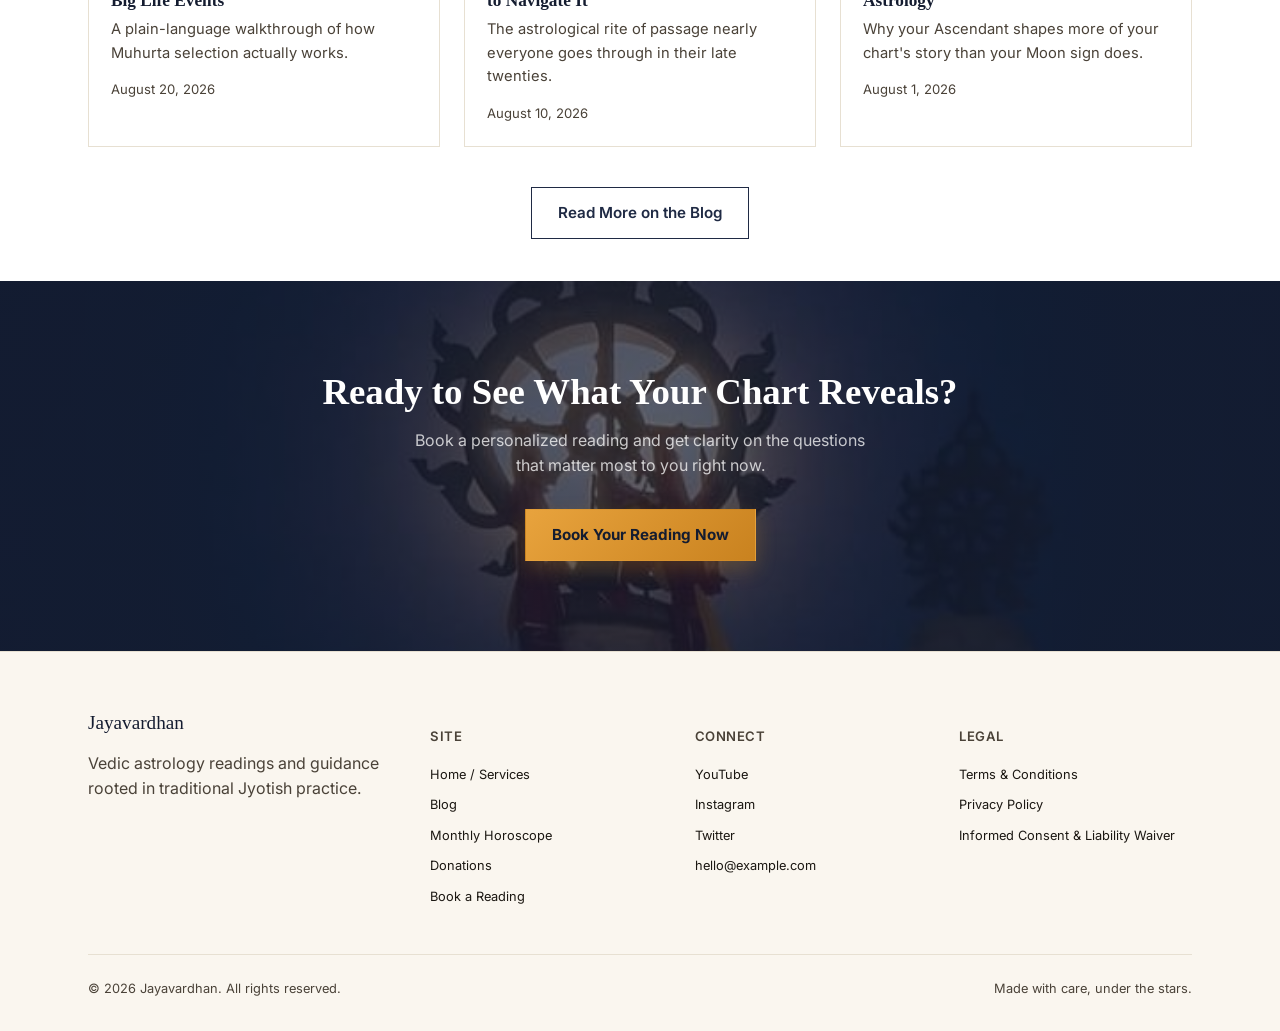
==== commit 6e9a0d18: "plugging booking form, big dipper update" ====
--- a/index.html
+++ b/index.html
@@ -52,7 +52,7 @@
 <!-- ============ HERO ============ -->
 <section class="hero">
   <!-- Big Dipper, centered across the top of the hero -->
-  <svg class="hero-bg-lines" viewBox="0 0 1160 560" xmlns="http://www.w3.org/2000/svg" aria-hidden="true">
+  <svg class="hero-bg-lines" viewBox="0 0 1260 560" xmlns="http://www.w3.org/2000/svg" aria-hidden="true">
     <g stroke="#C9821F" stroke-width="1.6" stroke-linecap="round" opacity="0.6">
       <polyline points="430,60 500,42 555,68 610,95 700,88 695,135 620,142 610,95" fill="none"/>
     </g>
@@ -192,7 +192,7 @@
 
       <div class="service-card" style="border-top: 2px solid var(--red)">
         <h3>Muhurta Consultation</h3>
-        <div class="service-price">USD 108 / &#8377; 8,000</div>
+        <div class="service-price">USD 150 / &#8377; 12,000</div>
         <p>Auspicious timing calculations tailored for pivotal actions - including wedding dates, business launches, property purchases, or major travel.</p>
         <a href="book-reading.html" class="service-link">Book this reading</a>
       </div>
--- a/css/style.css
+++ b/css/style.css
@@ -756,18 +756,35 @@
   padding: 0;
   border-top: 1px solid var(--line);
 }
-.booking-service-list li {
+/*.booking-service-list li {
   display: flex;
   align-items: baseline;
   justify-content: space-between;
   gap: 12px;
   padding: 14px 0;
   border-bottom: 1px solid var(--line);
+}*/
+.booking-service-list li {
+  display: flex;
+  flex-direction: column; /* Stacks text cleanly for mobile/sidebar width */
+  gap: 4px;
+  padding: 14px 0;
+  border-bottom: 1px solid var(--line);
+}
+/* On screens/containers wide enough, put them side-by-side */
+@media (min-width: 480px) {
+  .booking-service-list li {
+    flex-direction: row;
+    align-items: flex-start;
+    justify-content: space-between;
+    gap: 16px;
+  }
 }
 .booking-service-name {
   font-size: .95rem;
   font-weight: 600;
   color: var(--indigo);
+  white-space: nowrap; /* Prevents "10-min Audio" from breaking awkwardly */
 }
 .booking-service-price {
   font-family: var(--font-display);
@@ -776,10 +793,16 @@
   text-align: right;
   
 }
+@media (min-width: 480px) {
+  .booking-service-price {
+    text-align: right;
+  }
+}
 .booking-sidebar-note {
   font-size: .85rem;
   color: var(--ink-soft);
-  margin: 0;
+  margin: 0 0 6px 0;
+  line-height: 1.4;
 }
 .booking-sidebar-note a {
   color: var(--ink);
@@ -831,6 +854,89 @@
   font-size: .95rem;
 }
 
+/*deployed*/
+
+.consultation-form {
+    width: 100%;
+    padding: 12px 14px;
+    border: 1px solid var(--line);
+    font-family: var(--font-body);
+    font-size: .95rem;
+    border-radius: 3px;
+    background: var(--white);
+    color: var(--ink);
+
+}
+.form-group {
+    margin-bottom: 24px;
+}
+.form-group > label {
+    display: block;
+    font-size: .88rem;
+    font-weight: 600;
+    margin-bottom: 8px;
+    color: var(--indigo-deep);
+}
+.required {
+    color: #d93025;
+}
+input[type="text"],
+input[type="email"],
+input[type="date"],
+textarea {
+    width: 100%;
+    padding: 10px 12px;
+    border: 1px solid #dadce0;
+    border-radius: 4px;
+    font-size: 14px;
+    box-sizing: border-box;
+    transition: border-color 0.2s;
+}
+input[type="text"]:focus,
+input[type="email"]:focus,
+input[type="date"]:focus,
+textarea:focus {
+    border-color: var(--indigo-deep);
+    outline: none;
+}
+.radio-option, .checkbox-option {
+    margin: 8px 0;
+}
+.radio-option label, .checkbox-option label {
+    display: flex;
+    align-items: flex-start;
+    gap: 8px;
+    cursor: pointer;
+    /*font-weight: normal;
+    line-height: 1.4;*/
+}
+.notice-card {
+    background-color: #f8f9fa;
+    border-left: 4px solid var(--indigo-deep);
+    padding: 14px;
+    border-radius: 4px;
+    margin-bottom: 24px;
+    font-size: 13.5px;
+    color: #3c4043;
+}
+.notice-card p {
+    margin: 6px 0 0;
+}
+.submit-btn {
+    color: #fff;
+    border: none;
+    padding: 12px 24px;
+    font-size: 15px;
+    font-weight: 500;
+    border-radius: 4px;
+    cursor: pointer;
+    transition: background-color 0.2s;
+}
+.submit-btn:hover {
+    background-color: #1557b0;
+}
+
+
 /* ========================================================
    Accessibility
    ======================================================== */
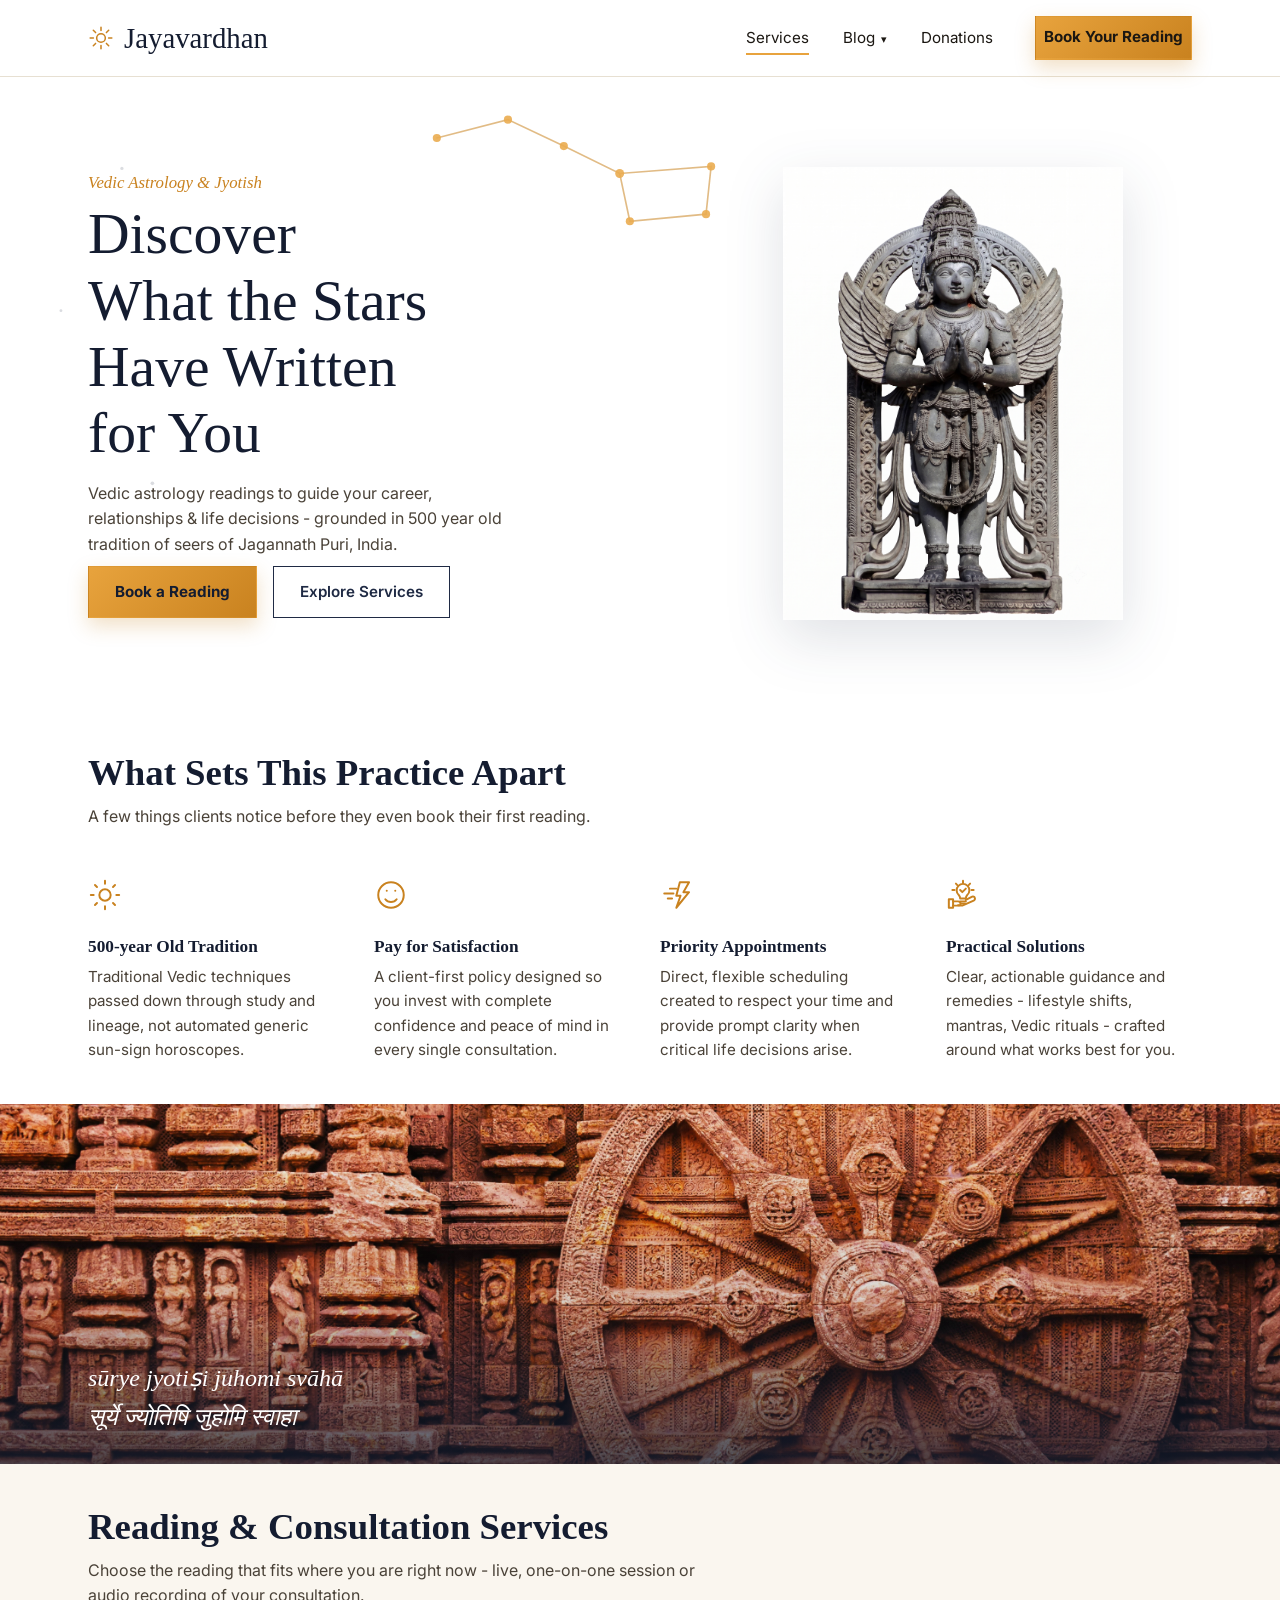
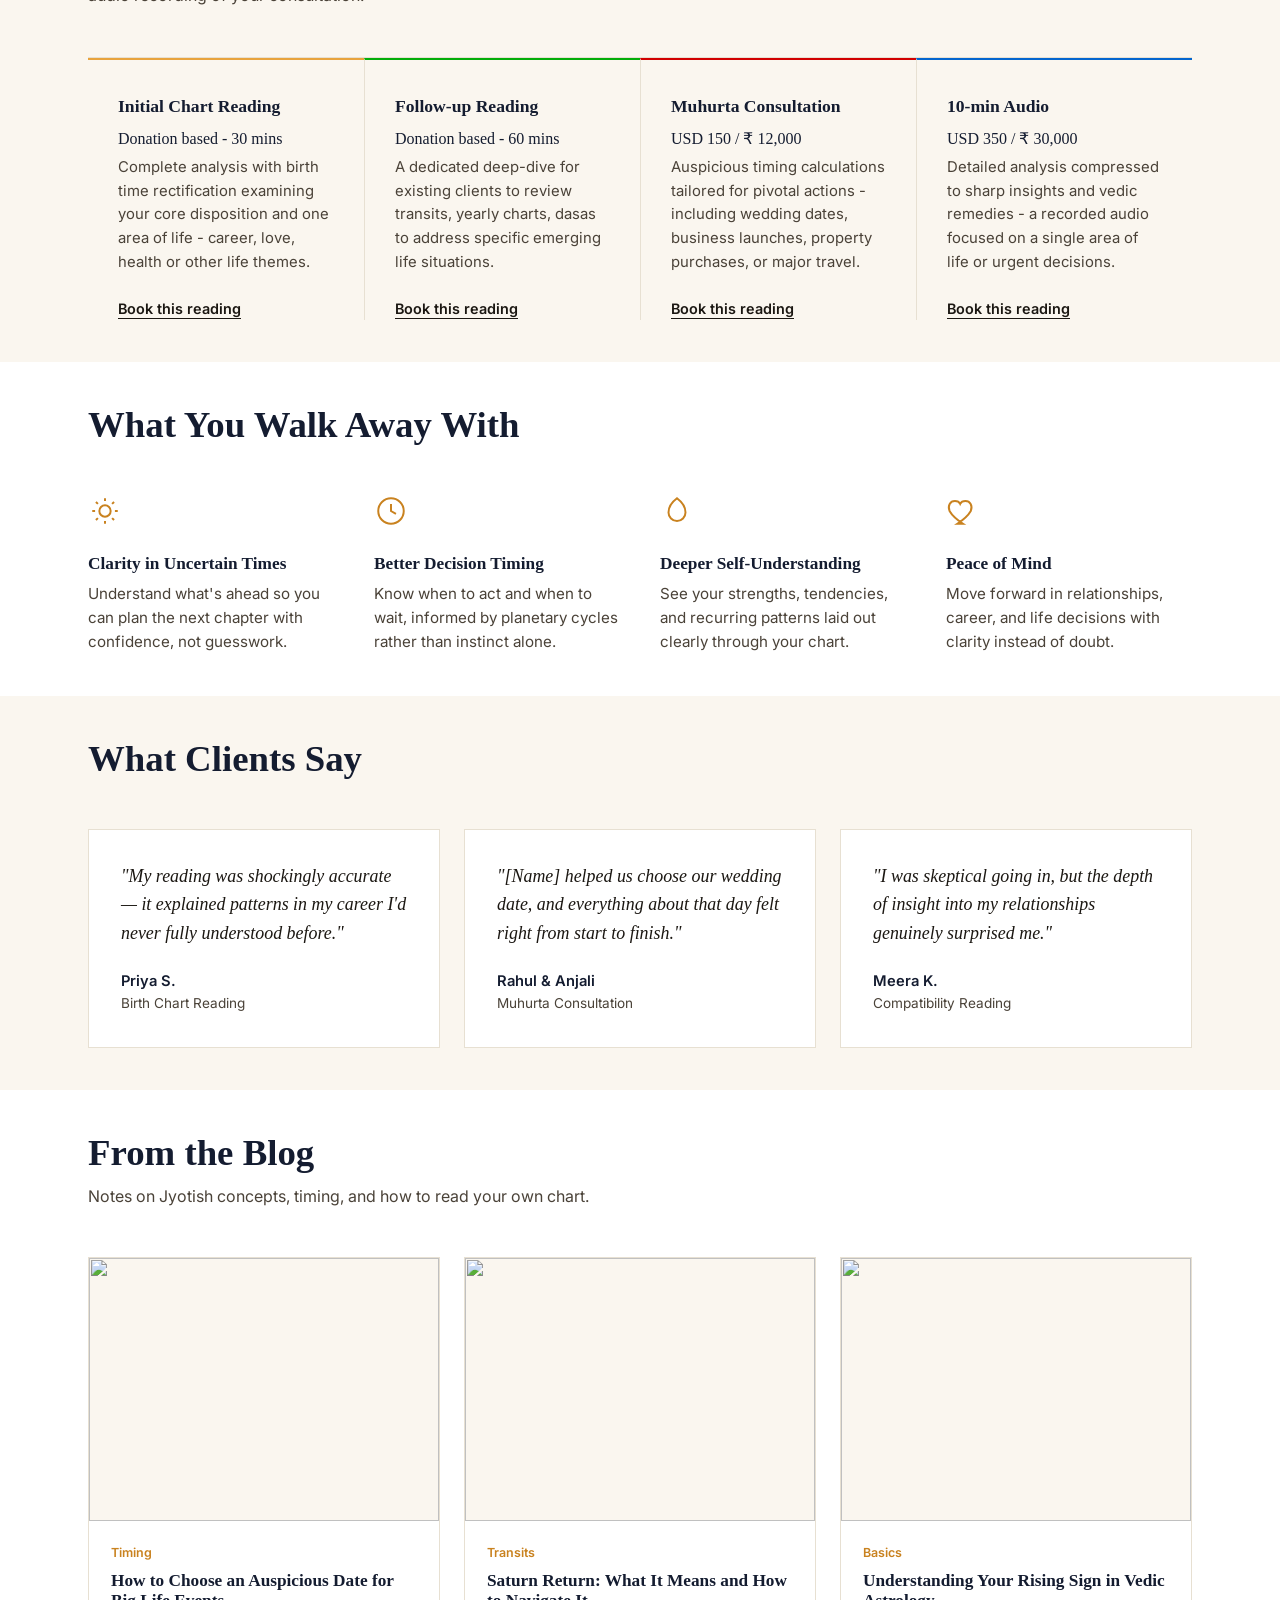
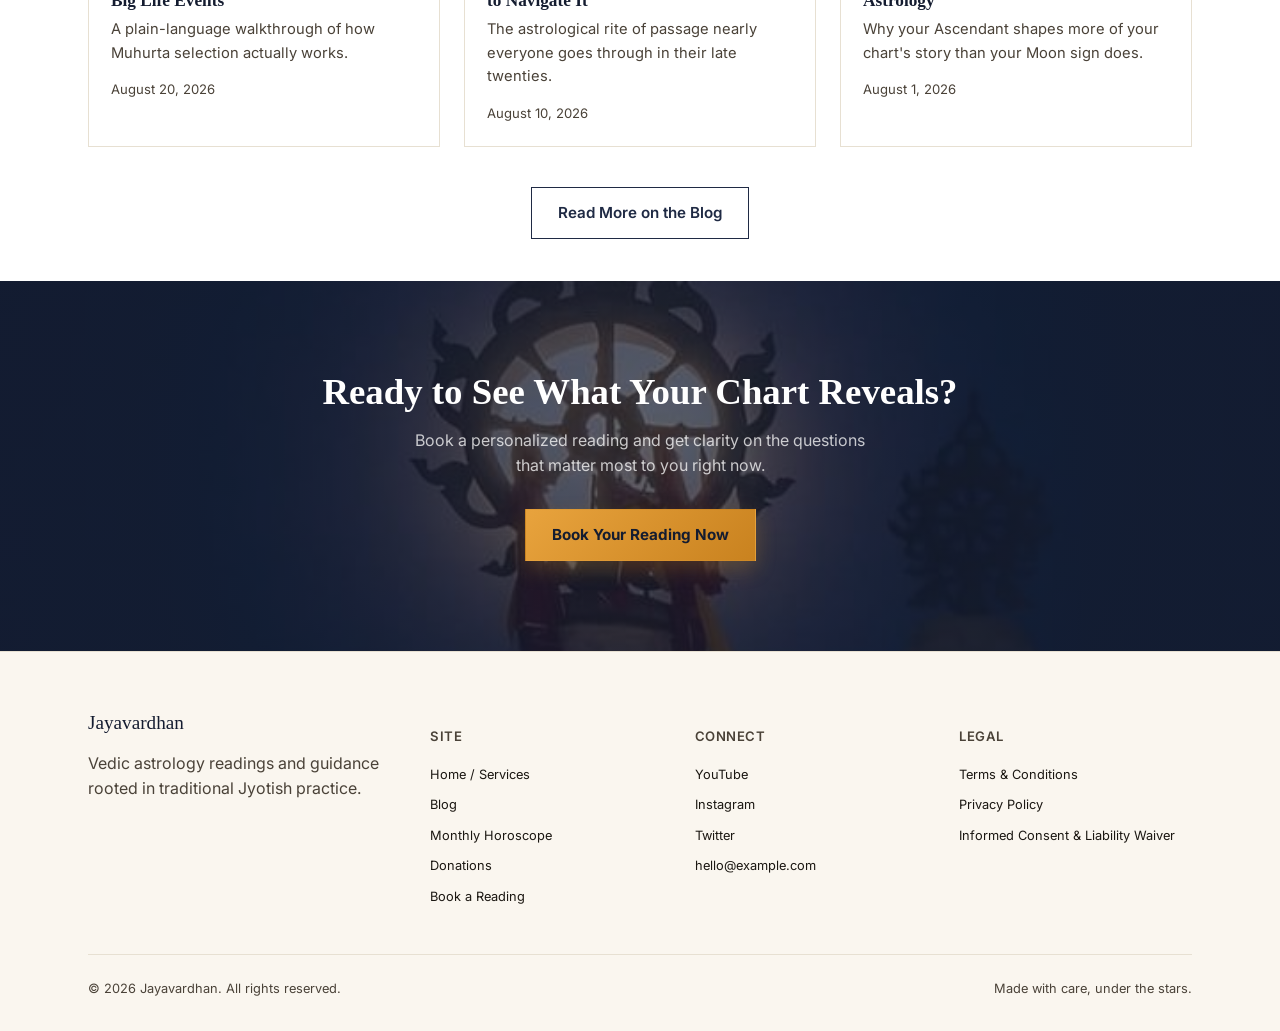
==== commit f115fae7: "blog dropdown, paypal link, other edits" ====
--- a/index.html
+++ b/index.html
@@ -39,8 +39,21 @@
       <button class="nav-toggle" aria-label="Toggle menu" aria-expanded="false">&#9776;</button>
       <ul class="nav-links">
         <li><a href="index.html" aria-current="page">Services</a></li>
-        <li><a href="blog.html">Blog</a></li>
-        <li><a href="horoscope.html">Monthly Horoscope</a></li>
+        <!-- Blog dropdown: "nav-dropdown" is the hover/focus zone, the
+             nested <ul class="nav-dropdown-menu"> is hidden by default
+             and shown via CSS on hover or keyboard focus (see style.css).
+             Entries below are hand-picked/hardcoded — update this list
+             by hand whenever you want to feature a different post. -->
+        <li class="nav-dropdown">
+          <a href="blog.html">Blog <span class="nav-caret" aria-hidden="true">&#9662;</span></a>
+          <ul class="nav-dropdown-menu">
+            <li><a href="blog/post.html?slug=rising-sign">Sri Rama</a></li>
+            <li><a href="blog/post.html?slug=saturn-return">Alzheimer's Research</a></li>
+            <li><a href="blog/post.html?slug=muhurta-guide">Prostate Cancer</a></li>
+            <li class="nav-dropdown-divider"><a href="blog.html">View All Posts &rarr;</a></li>
+          </ul>
+        </li>
+        <!--<li><a href="horoscope.html">Monthly Horoscope</a></li>-->
         <li><a href="donations.html">Donations</a></li>
         <!--<li><a href="book-reading.html">Book a Reading</a></li>-->
         <li class="nav-cta"><a href="book-reading.html" class="btn btn--primary" style="padding: 8px">Book Your Reading</a></li>
@@ -163,7 +176,8 @@
 <section class="stone-break">
   <img src="images/konark-wheel.jpg" alt="Carved stone wheel from the Konark Sun Temple" loading="lazy">
   <div class="stone-break-caption wrap">
-    <p>Rooted in a tradition carved in stone — the Konark Sun Temple's wheel, a working sundial and enduring symbol of time itself.</p>
+    <p>sūrye jyotiṣi juhomi svāhā</p>  
+    <p>सूर्ये ज्योतिषि जुहोमि स्वाहा</p>  
   </div>
 </section>
 
--- a/css/style.css
+++ b/css/style.css
@@ -188,6 +188,70 @@
 }
 .nav-links a:hover,
 .nav-links a[aria-current="page"] { border-bottom-color: var(--marigold); }
+
+/* ------------------------------------------------------------
+   Blog dropdown ("nav-dropdown")
+   ------------------------------------------------------------
+   Pure CSS, no JavaScript: the submenu is positioned absolutely
+   under its parent <li>, hidden by default, and revealed either
+   on mouse hover (:hover) or keyboard focus (:focus-within, so
+   tabbing to a link inside it also opens it — important since
+   dropdowns with only :hover are unusable by keyboard).
+   On narrow/mobile screens (see the @media block further down)
+   hover doesn't really work for touch, so it switches to an
+   always-visible nested list instead of a hover flyout.
+   ------------------------------------------------------------ */
+.nav-dropdown {
+  position: relative;
+}
+.nav-caret {
+  font-size: .7em;
+  margin-left: 2px;
+  display: inline-block;
+}
+.nav-dropdown-menu {
+  position: absolute;
+  top: 100%;
+  left: 50%;
+  transform: translateX(-50%);
+  margin-top: 10px;
+  min-width: 240px;
+  background: var(--white);
+  border: 1px solid var(--line);
+  box-shadow: 0 12px 28px rgba(20, 28, 48, .12);
+  border-radius: 4px;
+  padding: 8px 0;
+  list-style: none;
+  opacity: 0;
+  visibility: hidden;
+  transform: translateX(-50%) translateY(4px);
+  transition: opacity .15s ease, transform .15s ease, visibility .15s;
+  z-index: 60;
+}
+.nav-dropdown:hover .nav-dropdown-menu,
+.nav-dropdown:focus-within .nav-dropdown-menu {
+  opacity: 1;
+  visibility: visible;
+  transform: translateX(-50%) translateY(0);
+}
+.nav-dropdown-menu li { padding: 0; }
+.nav-dropdown-menu a {
+  display: block;
+  padding: 9px 18px;
+  font-size: .88rem;
+  border-bottom: none; /* override the underline-on-hover style from .nav-links a */
+  white-space: nowrap;
+}
+.nav-dropdown-menu a:hover {
+  background: var(--sand);
+  color: var(--marigold-deep);
+}
+.nav-dropdown-divider {
+  border-top: 1px solid var(--line);
+  margin-top: 6px;
+  padding-top: 6px;
+}
+.nav-dropdown-divider a { font-weight: 600; }
 
 .nav-cta { margin-left: 8px; }
 
@@ -217,6 +281,29 @@
   }
   .nav-links.is-open { display: flex; }
   .nav-cta { margin-left: 0; }
+
+  /* On mobile the menu is a tap-to-open stacked panel (not hover-driven),
+     so a hover flyout doesn't make sense here. Instead, show the Blog
+     dropdown's items as an always-visible indented sub-list, right under
+     the "Blog" link, styled a bit smaller/muted to read as secondary. */
+  .nav-dropdown-menu {
+    position: static;
+    opacity: 1;
+    visibility: visible;
+    transform: none;
+    box-shadow: none;
+    border: none;
+    background: transparent;
+    padding: 4px 0 0 16px;
+    margin-top: 6px;
+    min-width: 0;
+  }
+  .nav-dropdown-menu a {
+    padding: 6px 0;
+    color: var(--ink-soft);
+    white-space: normal;
+  }
+  .nav-dropdown-divider { border-top: none; margin-top: 0; padding-top: 0; }
 }
 
 /* ========================================================
@@ -323,7 +410,7 @@
   color: var(--white);
   font-family: var(--font-display);
   font-style: italic;
-  font-size: 1.05rem;
+  font-size: 1.5rem;
   max-width: 46ch;
   margin: 0;
 }
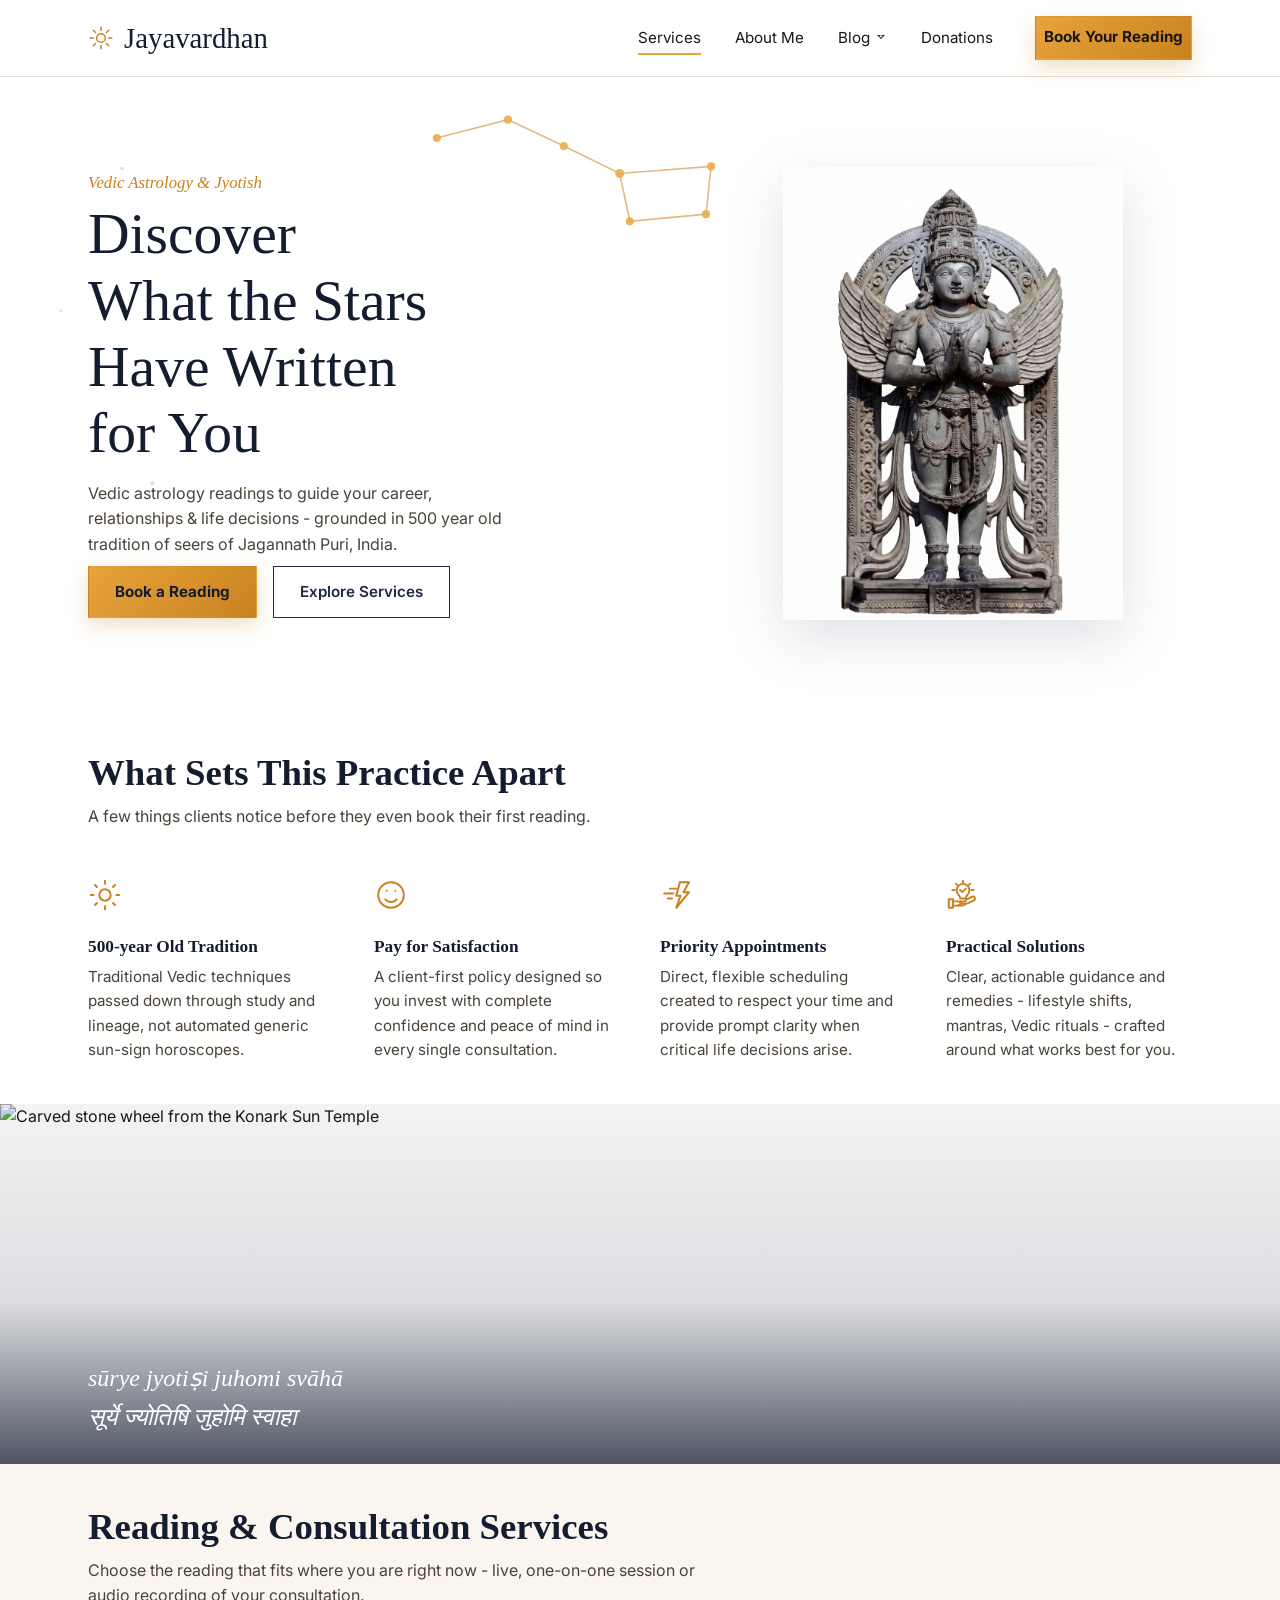
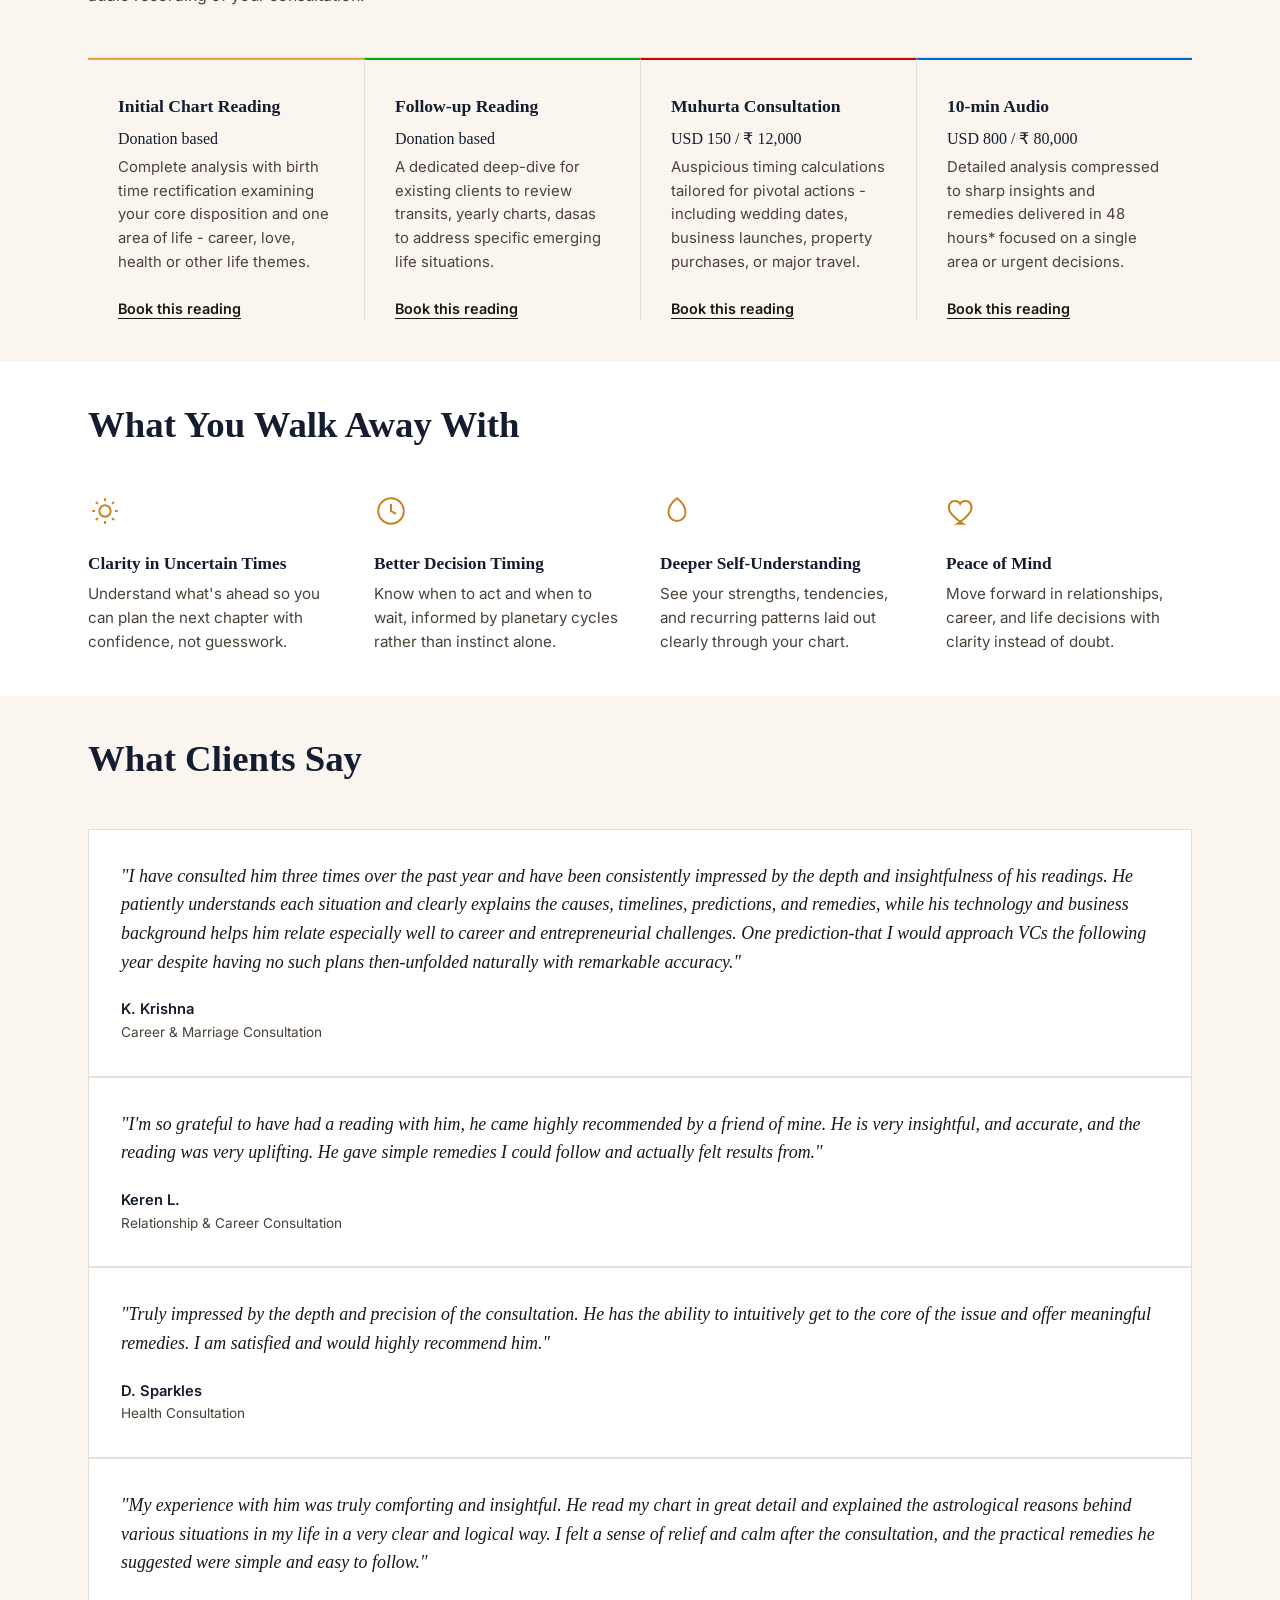
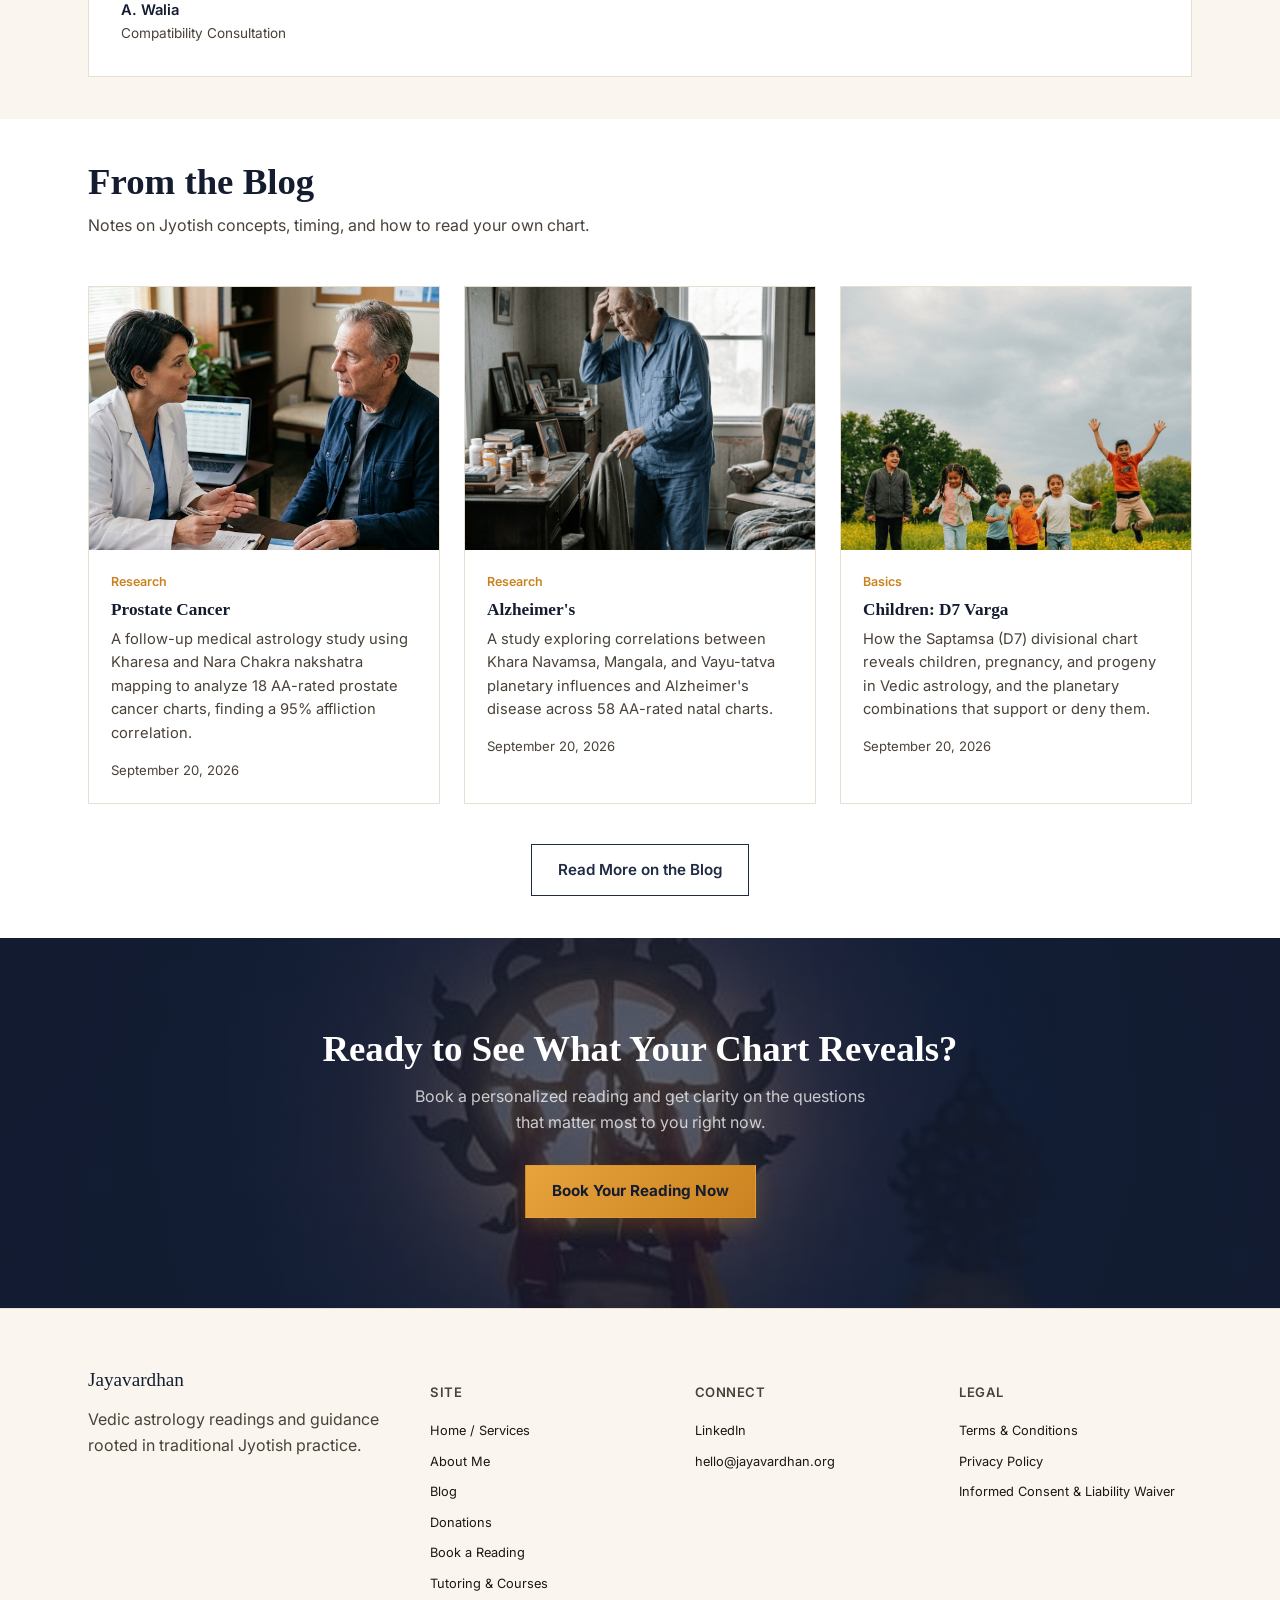
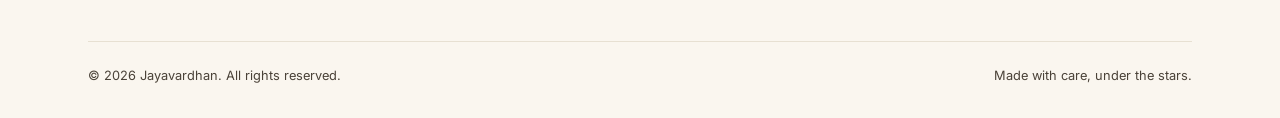
==== commit 2776d9a0: "Add files via upload" ====
--- a/index.html
+++ b/index.html
@@ -15,10 +15,23 @@
 -->
 <html lang="en">
 <head>
+  <!-- Google tag (gtag.js) -->
+<script async src="https://www.googletagmanager.com/gtag/js?id=G-V2GH8W3CLH"></script>
+<script>
+  window.dataLayer = window.dataLayer || [];
+  function gtag(){dataLayer.push(arguments);}
+  gtag('js', new Date());
+
+  gtag('config', 'G-V2GH8W3CLH');
+</script>
+
 <meta charset="UTF-8">
 <meta name="viewport" content="width=device-width, initial-scale=1.0">
 <title>Jayavardhan Vedic Astrology</title>
 <meta name="description" content="Authentic Vedic astrology readings for career, relationships, and life decisions.">
+<link rel="icon" type="image/svg+xml" href="data:image/svg+xml,%3Csvg viewBox='0 0 24 24' fill='none' xmlns='http://w3.org cx='12' cy='12' r='4' stroke='%23FFD700' stroke-width='1.4'/%3E%3Cpath d='M12 2v3M12 19v3M2 12h3M19 12h3M4.9 4.9l2.1 2.1M17 17l2.1 2.1M19.1 4.9 17 7M7 17l-2.1 2.1' stroke='%23FFD700' stroke-width='1.4' stroke-linecap='round'/%3E%3C/svg%3E">
+<link rel="icon" type="image/png" href="images/my-icon.png">
+
 <link rel="preconnect" href="https://fonts.googleapis.com">
 <link rel="preconnect" href="https://fonts.gstatic.com" crossorigin>
 <link href="https://fonts.googleapis.com/css2?family=Fraunces:ital,wght@0,400;0,500;0,600;1,500&family=Inter:wght@400;500;600;700&display=swap" rel="stylesheet">
@@ -44,12 +57,14 @@
              and shown via CSS on hover or keyboard focus (see style.css).
              Entries below are hand-picked/hardcoded — update this list
              by hand whenever you want to feature a different post. -->
+        <li><a href="about.html">About Me</a></li>
         <li class="nav-dropdown">
-          <a href="blog.html">Blog <span class="nav-caret" aria-hidden="true">&#9662;</span></a>
+          <a href="blog.html">Blog <span class="nav-caret" aria-hidden="true">🢗</span></a>
           <ul class="nav-dropdown-menu">
-            <li><a href="blog/post.html?slug=rising-sign">Sri Rama</a></li>
-            <li><a href="blog/post.html?slug=saturn-return">Alzheimer's Research</a></li>
-            <li><a href="blog/post.html?slug=muhurta-guide">Prostate Cancer</a></li>
+            <li><a href="blog/post.html?slug=sri-rama">Sri Rama</a></li>
+            <li><a href="blog/post.html?slug=achyutananda-dasa">Achyutānanda Dasa</a></li>
+            <li><a href="blog/post.html?slug=alzheimers-research">Alzheimer's Research</a></li>
+            <li><a href="blog/post.html?slug=prostate-research">Prostate Cancer</a></li>
             <li class="nav-dropdown-divider"><a href="blog.html">View All Posts &rarr;</a></li>
           </ul>
         </li>
@@ -174,7 +189,7 @@
 
 <!-- ============ VISUAL BREAK ============ -->
 <section class="stone-break">
-  <img src="images/konark-wheel.jpg" alt="Carved stone wheel from the Konark Sun Temple" loading="lazy">
+  <img src="images/sun-shine.png" alt="Carved stone wheel from the Konark Sun Temple" loading="lazy">
   <div class="stone-break-caption wrap">
     <p>sūrye jyotiṣi juhomi svāhā</p>  
     <p>सूर्ये ज्योतिषि जुहोमि स्वाहा</p>  
@@ -192,14 +207,14 @@
 
       <div class="service-card" style="border-top: 2px solid var(--marigold)">
         <h3>Initial Chart Reading</h3>
-        <div class="service-price">Donation based - 30 mins</div>
+        <div class="service-price">Donation based</div>
         <p>Complete analysis with birth time rectification examining your core disposition and one area of life - career, love, health or other life themes.</p>
         <a href="book-reading.html" class="service-link">Book this reading</a>
       </div>
 
       <div class="service-card" style="border-top: 2px solid var(--green)">
         <h3>Follow-up Reading</h3>
-        <div class="service-price">Donation based - 60 mins</div>
+        <div class="service-price">Donation based</div>
         <p>A dedicated deep-dive for existing clients to review transits, yearly charts, dasas to address specific emerging life situations.</p>
         <a href="book-reading.html" class="service-link">Book this reading</a>
       </div>
@@ -213,9 +228,9 @@
 
       <div class="service-card" style="border-top: 2px solid var(--blue)">
         <h3>10-min Audio</h3>
-        <div class="service-price">USD 350 / &#8377; 30,000</div>
-        <p>Detailed analysis compressed to sharp insights and vedic remedies - a recorded audio focused on a single area of life or urgent decisions.</p>
-        <a href="book-reading.html" class="service-link">Book this reading</a>
+        <div class="service-price">USD 800 / &#8377; 80,000</div>
+        <p>Detailed analysis compressed to sharp insights and remedies delivered in 48 hours* focused on a single area or urgent decisions.</p>
+        <a href="book-audio-consultation.html" class="service-link">Book this reading</a>
       </div>
 
     </div>
@@ -259,21 +274,26 @@
     <div class="section-head">
       <h2>What Clients Say</h2>
     </div>
-    <div class="testi-grid">
+    <!--<div class="testi-grid">-->
       <div class="testi-card">
-        <p class="testi-quote">"My reading was shockingly accurate — it explained patterns in my career I'd never fully understood before."</p>
-        <div class="testi-name">Priya S.</div>
-        <div class="testi-role">Birth Chart Reading</div>
+        <p class="testi-quote">"I have consulted him three times over the past year and have been consistently impressed by the depth and insightfulness of his readings. He patiently understands each situation and clearly explains the causes, timelines, predictions, and remedies, while his technology and business background helps him relate especially well to career and entrepreneurial challenges. One prediction-that I would approach VCs the following year despite having no such plans then-unfolded naturally with remarkable accuracy."</p>
+        <div class="testi-name">K. Krishna</div>
+        <div class="testi-role">Career & Marriage Consultation</div>
       </div>
       <div class="testi-card">
-        <p class="testi-quote">"[Name] helped us choose our wedding date, and everything about that day felt right from start to finish."</p>
-        <div class="testi-name">Rahul &amp; Anjali</div>
-        <div class="testi-role">Muhurta Consultation</div>
-      </div>
+        <p class="testi-quote">"I'm so grateful to have had a reading with him, he came highly recommended by a friend of mine. He is very insightful, and accurate, and the reading was very uplifting. He gave simple remedies I could follow and actually felt results from."</p>
+        <div class="testi-name">Keren L.</div>
+        <div class="testi-role">Relationship & Career Consultation</div>
+      </div>      
       <div class="testi-card">
-        <p class="testi-quote">"I was skeptical going in, but the depth of insight into my relationships genuinely surprised me."</p>
-        <div class="testi-name">Meera K.</div>
-        <div class="testi-role">Compatibility Reading</div>
+        <p class="testi-quote">"Truly impressed by the depth and precision of the consultation. He has the ability to intuitively get to the core of the issue and offer meaningful  remedies. I am satisfied and would highly recommend him."</p>
+        <div class="testi-name">D. Sparkles</div>
+        <div class="testi-role">Health Consultation</div>
+      </div>
+      <div class="testi-card">
+        <p class="testi-quote">"My experience with him was truly comforting and insightful. He read my chart in great detail and explained the astrological reasons behind various situations in my life in a very clear and logical way. I felt a sense of relief and calm after the consultation, and the practical remedies he suggested were simple and easy to follow."</p>
+        <div class="testi-name">A. Walia</div>
+        <div class="testi-role">Compatibility Consultation</div>
       </div>
     </div>
   </div>
@@ -343,19 +363,22 @@
         <h4>Site</h4>
         <ul>
           <li><a href="index.html">Home / Services</a></li>
+          <li><a href="about.html">About Me</a></li>
           <li><a href="blog.html">Blog</a></li>
-          <li><a href="horoscope.html">Monthly Horoscope</a></li>
+          <!--<li><a href="horoscope.html">Monthly Horoscope</a></li>-->
           <li><a href="donations.html">Donations</a></li>
           <li><a href="book-reading.html">Book a Reading</a></li>
+          <li><a href="tutoring.html">Tutoring & Courses</a></li>
         </ul>
       </div>
       <div class="footer-col">
         <h4>Connect</h4>
         <ul>
-          <li><a href="#">YouTube</a></li>
-          <li><a href="#">Instagram</a></li>
-          <li><a href="#">Twitter</a></li>
-          <li><a href="mailto:hello@example.com">hello@example.com</a></li>
+          <!--<li><a href="#"  target="_blank" rel="noopener noreferrer">YouTube</a></li>
+          <li><a href="https://www.instagram.com/jayavardhan_astrology/"  target="_blank" rel="noopener noreferrer"">Instagram</a></li>
+          <li><a href="https://x.com/_Jayavardhan" target="_blank" rel="noopener noreferrer">Twitter</a></li>-->
+          <li><a href="https://www.linkedin.com/company/jayavardhan-astrology" target="_blank" rel="noopener noreferrer">LinkedIn</a></li>
+          <li><a href="mailto:hello@jayavardhan.org">hello@jayavardhan.org</a></li>
         </ul>
       </div>
       <div class="footer-col">
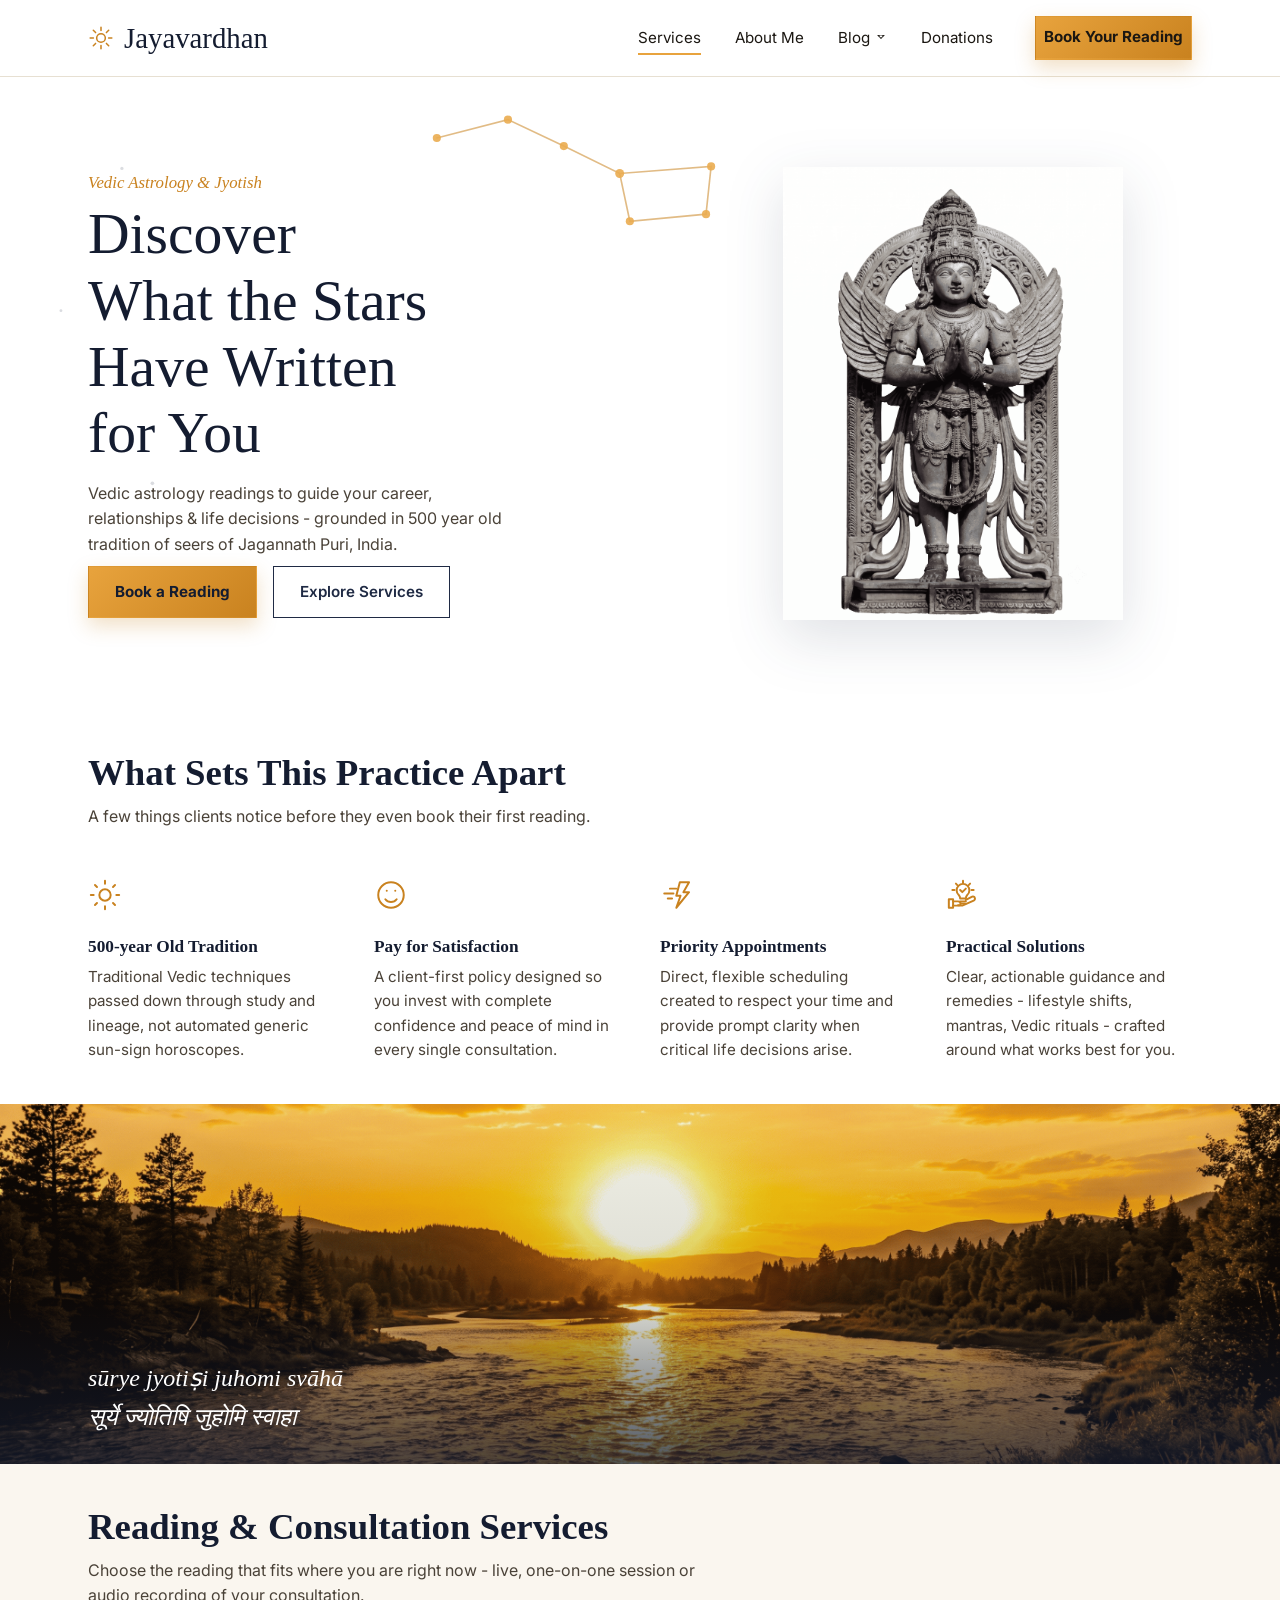
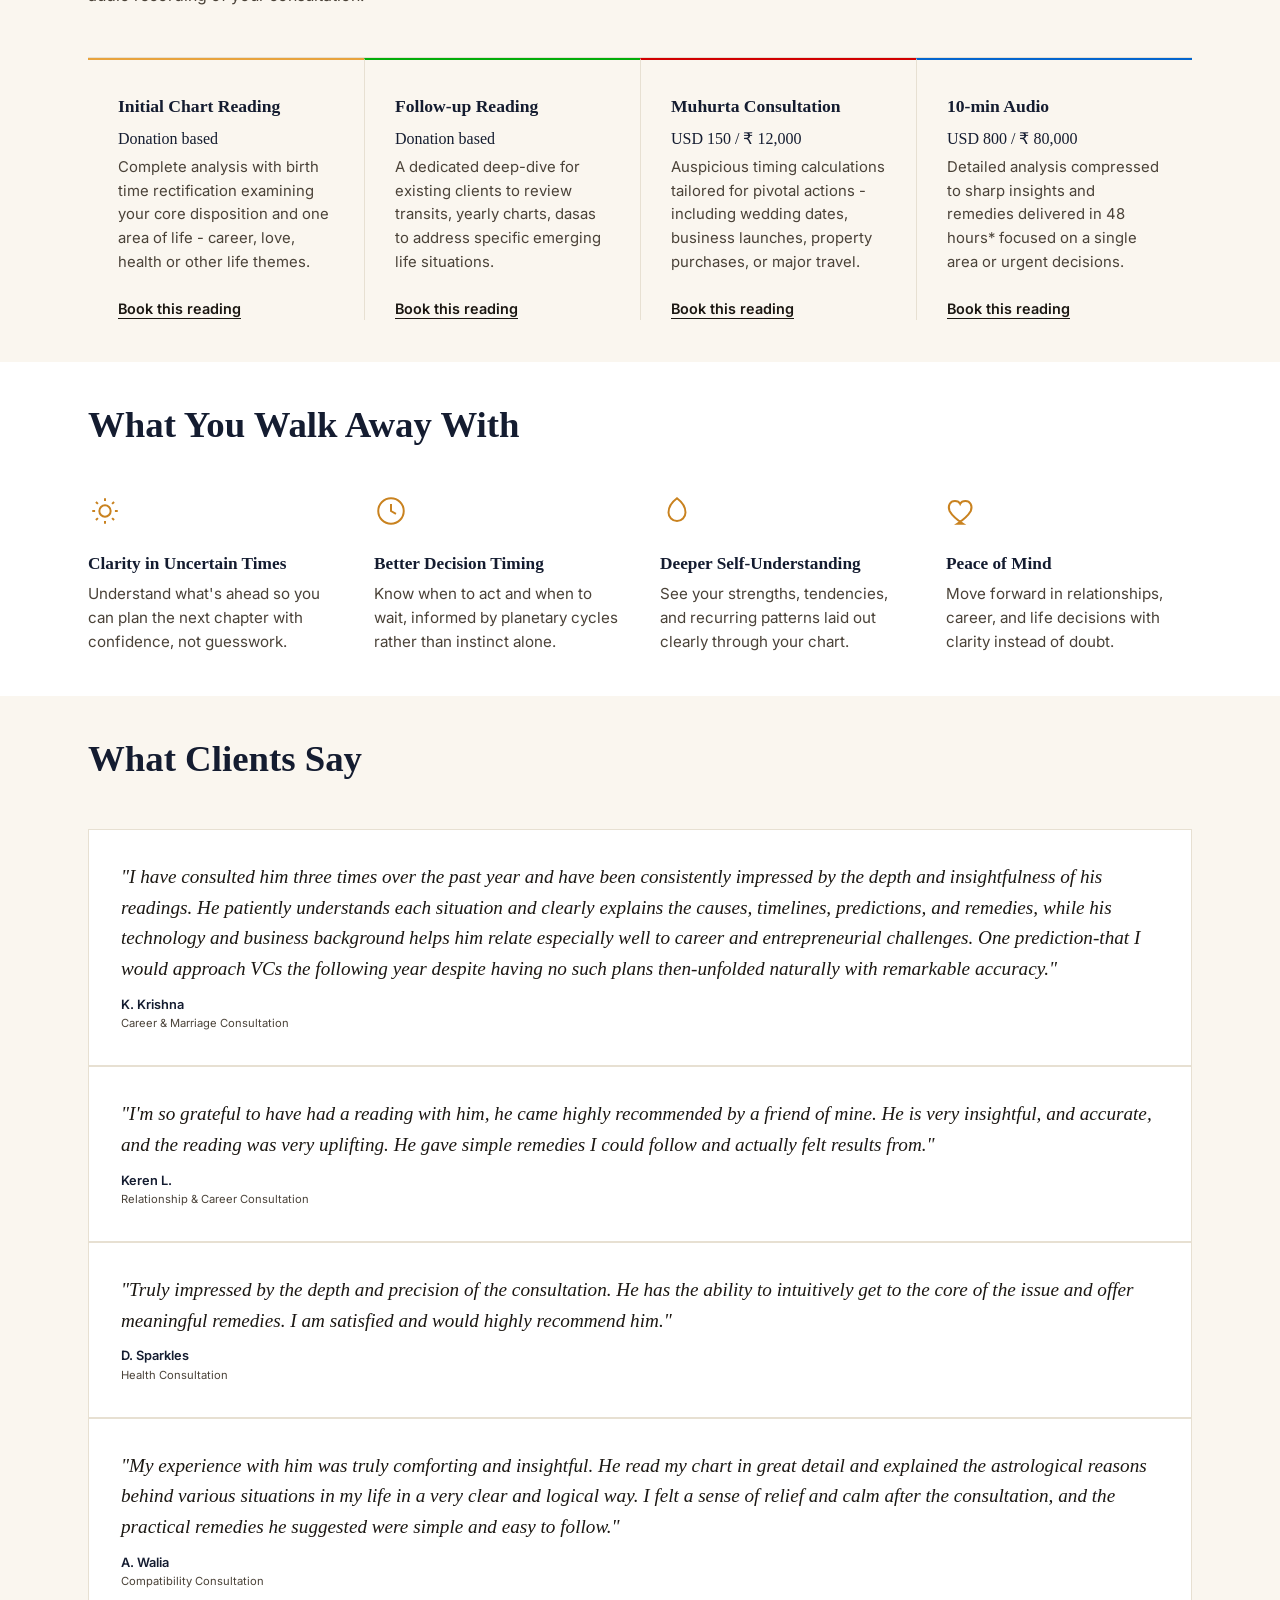
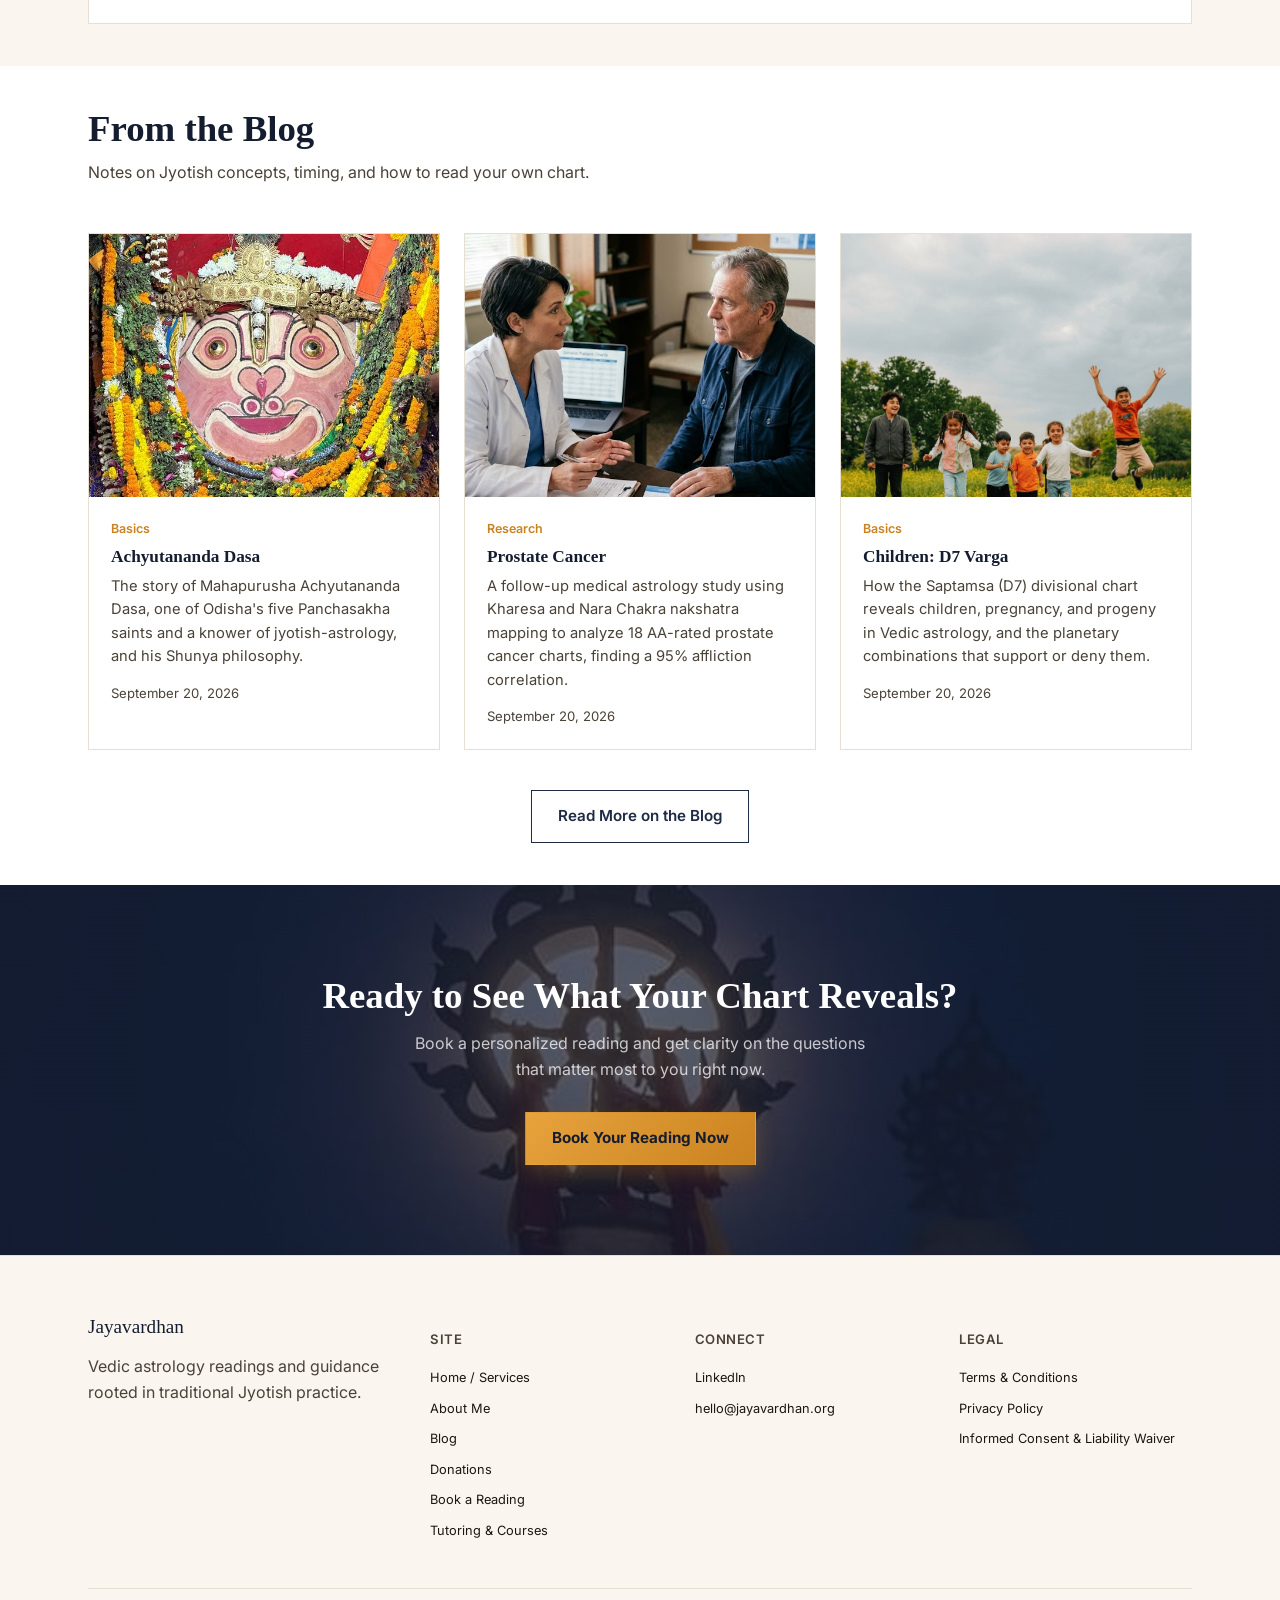
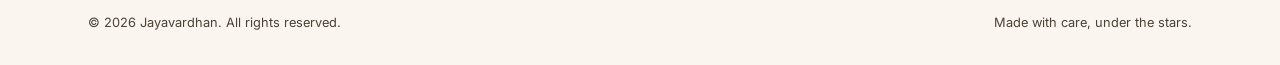
==== commit 6c221d52: "removing analytics" ====
--- a/index.html
+++ b/index.html
@@ -15,15 +15,7 @@
 -->
 <html lang="en">
 <head>
-  <!-- Google tag (gtag.js) -->
-<script async src="https://www.googletagmanager.com/gtag/js?id=G-V2GH8W3CLH"></script>
-<script>
-  window.dataLayer = window.dataLayer || [];
-  function gtag(){dataLayer.push(arguments);}
-  gtag('js', new Date());
-
-  gtag('config', 'G-V2GH8W3CLH');
-</script>
+
 
 <meta charset="UTF-8">
 <meta name="viewport" content="width=device-width, initial-scale=1.0">
--- a/css/style.css
+++ b/css/style.css
@@ -494,13 +494,13 @@
 }
 .testi-quote {
   font-family: var(--font-display);
-  font-size: 1.12rem;
+  font-size: 1.2rem;
   font-style: italic;
   color: var(--ink);
-  margin-bottom: 22px;
-}
-.testi-name { font-weight: 600; font-size: .92rem; color: var(--indigo-deep); }
-.testi-role { font-size: .85rem; color: var(--ink-soft); }
+  margin-bottom: 10px;
+}
+.testi-name { font-weight: 600; font-size: .80rem; color: var(--indigo-deep); }
+.testi-role { font-size: .70rem; color: var(--ink-soft); }
 
 @media (max-width: 900px) {
   .testi-grid { grid-template-columns: 1fr; }
@@ -550,6 +550,49 @@
   margin-top: 40px;
   text-align: center;
 }
+/*===========================
+Payment
+==============================*/
+/* .legal-body is the same plain-prose text style used on
+     terms.html/privacy.html/consent.html — repeated here rather than
+     added to the shared stylesheet, matching how those pages do it. */
+  .legal-body { max-width: 720px; }
+  .legal-body p { font-size: .98rem; color: var(--ink-soft); }
+
+  /* Payments section: PayPal + UPI side by side, divided the same
+     way .service-grid divides its cards (hairline border-left),
+     just as a simple 2-column variant. */
+  .pay-grid {
+    display: grid;
+    grid-template-columns: 1fr 1fr;
+    border-top: 1px solid var(--line);
+  }
+  .pay-card {
+    padding: 22px 30px 2px 30px;
+    border-left: 1px solid var(--line);
+  }
+  .pay-card:first-child { border-left: none; }
+  .pay-card h3 { margin-bottom: 8px; }
+  .pay-card .btn { margin-top: 10px; margin-bottom: 14px; }
+  .pay-qr {
+    width: 220px;
+    max-width: 100%;
+    aspect-ratio: 1 / 1;
+    background: var(--sand);
+    border: 1px solid var(--line);
+    margin: 10px 0 14px;
+    overflow: hidden;
+  }
+  .pay-qr img { width: 100%; height: 100%; object-fit: contain; }
+  .pay-upi-id { font-size: .95rem; color: var(--ink); }
+  .pay-note { font-size: .82rem; color: var(--ink-soft); font-style: italic; }
+
+  @media (max-width: 700px) {
+    .pay-grid { grid-template-columns: 1fr; }
+    .pay-card { border-left: none; border-top: 1px solid var(--line); }
+    .pay-card:first-child { border-top: none; }
+  }
+
 
 /* ========================================================
    Final CTA band
